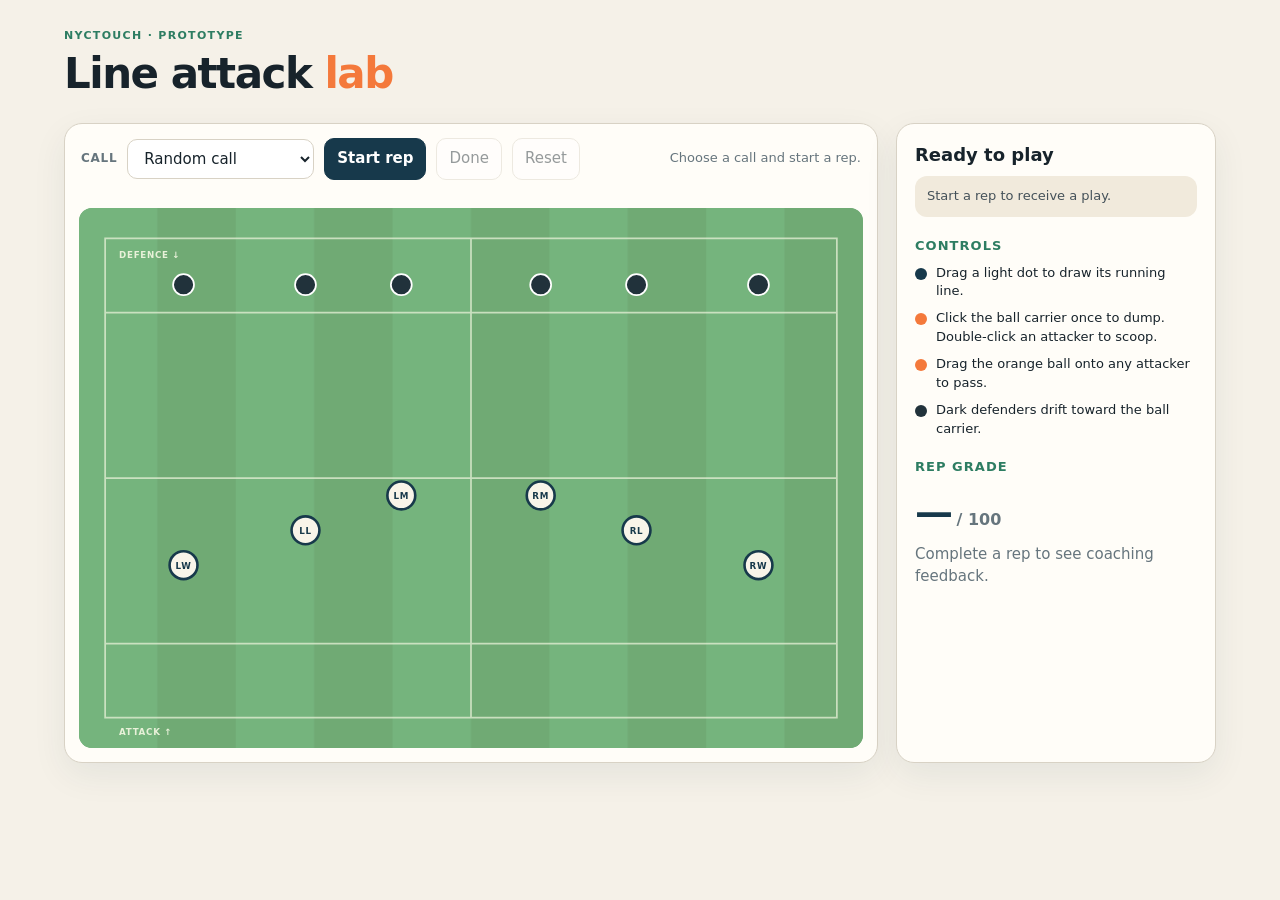
==== outputs/index.html @ d5e46114 "Add NycTouch prototype" ====
<!doctype html>
<html lang="en">
<head>
<meta charset="utf-8"><meta name="viewport" content="width=device-width,initial-scale=1"><title>NycTouch · Line Attack Lab</title>
<style>
:root{--ink:#17232b;--muted:#66757d;--cream:#f5f1e8;--card:#fffdf8;--line:#d8d2c5;--orange:#f4793b;--green:#2d7d62;--navy:#17394b;--shadow:0 12px 35px #15364912}*{box-sizing:border-box}body{margin:0;background:var(--cream);color:var(--ink);font:15px/1.45 ui-sans-serif,system-ui,-apple-system,"Segoe UI",sans-serif}header{max-width:1200px;margin:auto;padding:28px 24px 18px;display:flex;justify-content:space-between;align-items:end;gap:16px}h1{margin:0;font-size:clamp(26px,4vw,42px);letter-spacing:-1.5px}h1 span{color:var(--orange)}.eyebrow{color:var(--green);font-weight:800;letter-spacing:.12em;text-transform:uppercase;font-size:11px}.sub{color:var(--muted);margin:4px 0 0}.callout{background:#f1eadc;border-radius:12px;padding:11px 12px;color:#445159;font-size:13px}main{max-width:1200px;margin:auto;padding:0 24px 36px;display:grid;grid-template-columns:minmax(0,1fr) 320px;gap:18px}.card{background:var(--card);border:1px solid var(--line);border-radius:18px;box-shadow:var(--shadow)}.toolbar{padding:14px 16px;display:flex;flex-wrap:wrap;gap:10px;align-items:center}.toolbar label{font-size:12px;font-weight:800;color:var(--muted);text-transform:uppercase;letter-spacing:.06em}.toolbar select,.toolbar button{font:inherit;border:1px solid var(--line);border-radius:10px;padding:9px 12px;background:#fff;color:var(--ink);cursor:pointer}.toolbar button.primary{background:var(--navy);color:#fff;border-color:var(--navy);font-weight:800}.toolbar button:disabled{opacity:.45;cursor:not-allowed}.status{margin-left:auto;color:var(--muted);font-size:13px}.field-wrap{padding:14px}.field{width:100%;display:block;background:#71ad78;border-radius:13px;touch-action:none;user-select:none}.stripe{fill:#75b47d}.mark{fill:none;stroke:#e7f1d7;stroke-width:2;opacity:.75}.field text{font-size:10px;fill:#e8f1d9;font-weight:700;letter-spacing:.08em}.defender{fill:#21323b;stroke:#fff;stroke-width:2}.attacker{fill:#f8f4e9;stroke:#17394b;stroke-width:3;cursor:grab}.attacker:active{cursor:grabbing}.attacker.ball-carrier{stroke:var(--orange);stroke-width:5}.label{font-size:10px!important;fill:#17394b!important;pointer-events:none}.trail{fill:none;stroke:#f9ed9d;stroke-width:2.5;stroke-dasharray:5 5;opacity:.85}.ball{fill:var(--orange);stroke:#fff5df;stroke-width:2;cursor:grab}.ball.dragging{stroke:#fff;stroke-width:4}.panel{padding:18px}.panel h2{font-size:18px;margin:0 0 8px}.panel h3{font-size:13px;text-transform:uppercase;letter-spacing:.08em;margin:20px 0 8px;color:var(--green)}.keys{display:grid;gap:8px}.key{display:flex;gap:9px;align-items:flex-start;font-size:13px}.dot{width:12px;height:12px;border-radius:50%;background:var(--navy);margin-top:4px;flex:none}.dot.orange{background:var(--orange)}.dot.dark{background:#21323b}.checklist{display:grid;gap:8px}.check{border:1px solid var(--line);border-radius:11px;padding:10px 11px;background:#fff}.check strong{display:block;font-size:13px}.check small{display:block;color:var(--muted);margin-top:2px}.check.pass{border-color:#9bcab7;background:#f0faf4}.check.fail{border-color:#e4a49b;background:#fff4f1}.badge{float:right;border-radius:20px;padding:2px 7px;font-size:11px;font-weight:800}.pass .badge{background:#cbeada;color:#216b50}.fail .badge{background:#f4d0ca;color:#a63d2f}.score{font-size:38px;font-weight:900;letter-spacing:-2px;color:var(--navy)}.score span{font-size:16px;color:var(--muted);letter-spacing:0}.audit{margin-top:16px;border-top:1px solid var(--line);padding-top:14px}.audit summary{cursor:pointer;color:var(--green);font-weight:800}.audit p{font-size:12px;color:var(--muted)}@media(max-width:850px){header{align-items:flex-start;flex-direction:column}main{grid-template-columns:1fr;padding:0 12px 28px}.status{margin-left:0;width:100%}.panel{padding:15px}}
</style></head>
<body><header><div><div class="eyebrow">NycTouch · prototype</div><h1>Line attack <span>lab</span></h1></div></header>
<main><section class="card"><div class="toolbar"><label for="play">Call</label><select id="play"></select><button id="start" class="primary">Start rep</button><button id="done" disabled>Done</button><button id="reset" disabled>Reset</button><div id="status" class="status">Choose a call and start a rep.</div></div><div class="field-wrap"><svg id="field" class="field" viewBox="0 0 900 620" aria-label="Touch rugby practice field"><defs><pattern id="grass" width="180" height="620" patternUnits="userSpaceOnUse"><rect width="90" height="620" class="stripe"/><rect x="90" width="90" height="620" fill="#70aa74"/></pattern></defs><rect width="900" height="620" rx="13" fill="url(#grass)"/><path class="mark" d="M30 35h840v550H30zM30 310h840M450 35v550M30 120h840M30 500h840"/><text x="46" y="57">DEFENCE ↓</text><text x="46" y="605">ATTACK ↑</text><g id="trails"></g><g id="defenders"></g><g id="attackers"></g><g id="ball-layer"></g></svg></div></section>
<aside class="card panel"><h2 id="play-title">Ready to play</h2><div id="objective" class="callout">Start a rep to receive a play.</div><h3>Controls</h3><div class="keys"><div class="key"><i class="dot"></i><span>Drag a light dot to draw its running line.</span></div><div class="key"><i class="dot orange"></i><span>Click the ball carrier once to dump. Double-click an attacker to scoop.</span></div><div class="key"><i class="dot orange"></i><span>Drag the orange ball onto any attacker to pass.</span></div><div class="key"><i class="dot dark"></i><span>Dark defenders drift toward the ball carrier.</span></div></div><h3>Rep grade</h3><div id="grade"><div class="score">—<span> / 100</span></div><p class="sub">Complete a rep to see coaching feedback.</p></div></aside></main>
<script>
const NS='http://www.w3.org/2000/svg',svg=document.querySelector('#field'),A=document.querySelector('#attackers'),D=document.querySelector('#defenders'),BL=document.querySelector('#ball-layer');
const roles=[['LW','Left wing'],['LL','Left link'],['LM','Left middle'],['RM','Right middle'],['RL','Right link'],['RW','Right wing']];
const plays={
 splitter:{name:'Splitter',eligible:['LM','RM','LL','RL'],variants:['Standard'],context:'This play is especially useful when we’ve been attacking with the splitter a lot and so their players aggressively shut.',keys:'The opposite middle dumps. The chosen receiver attacks the line and hits the gap.',build:(v,mode)=>({receiver:v,mode,initialCarrier:v==='LM'?'RM':'LM',dumpPlayer:v==='LM'?'RM':'LM',dummyHalf:null,popTo:null,primaryRunner:v,lineType:'split',shoulder:'outside'})},
 rooster:{name:'Rooster · 32 peel',eligible:['LM','RM'],variants:['Standard'],keys:'The middle dumps. The link acts as temporary half, pops to the chosen middle, then loops/wraps around the middle attacking the gap.',build:(v,mode)=>{const half=v==='LM'?'RL':'LL';return{receiver:v,mode,initialCarrier:v==='LM'?'RM':'LM',dumpPlayer:v==='LM'?'RM':'LM',dummyHalf:half,popTo:v,wrapRunner:half,primaryRunner:v,lineType:'peel'}}},
 sweeper:{name:'Sweeper · 33 wrap',eligible:['LL','RL'],keys:'The opposite middle takes the touch, the near middle scoops, and the chosen link wraps into the gap.',build:v=>v==='LL'?{receiver:'LL',initialCarrier:'RM',dumpPlayer:'RM',dummyHalf:'LM',popTo:'LL',primaryRunner:'LL',lineType:'wrap',wrapAround:['LM','RM'],touchDefender:'RM',shoulder:'inside'}:{receiver:'RL',initialCarrier:'LM',dumpPlayer:'LM',dummyHalf:'RM',popTo:'RL',primaryRunner:'RL',lineType:'wrap',wrapAround:['LM','RM'],touchDefender:'LM',shoulder:'inside'}},
 hotdog:{name:'Hot Dog · 32 wrap',eligible:['LM','RM'],keys:'Middle passes to link; link dumps; the middle scoops and pops to the chosen middle on the wrap.',build:v=>v==='RM'?{receiver:'RM',initialCarrier:'LM',preDumpPass:{from:'LM',to:'LL'},dumpPlayer:'LL',dummyHalf:'LM',popTo:'RM',primaryRunner:'RM',lineType:'wrap',wrapOutside:'LL'}:{receiver:'LM',initialCarrier:'RM',preDumpPass:{from:'RM',to:'RL'},dumpPlayer:'RL',dummyHalf:'RM',popTo:'LM',primaryRunner:'LM',lineType:'wrap',wrapOutside:'RL'}},
 ml:{name:'ML · 33 peel',eligible:['LL','RL'],keys:'Middle dumps inside shoulder; the chosen link attacks the short side.',build:v=>({receiver:v,initialCarrier:v==='LL'?'RM':'LM',dumpPlayer:v==='LL'?'RM':'LM',dummyHalf:null,popTo:null,primaryRunner:v,lineType:'peel',shoulder:'inside'})}
};
let s={};
const make=(tag,attrs,parent)=>{const e=document.createElementNS(NS,tag);Object.entries(attrs).forEach(([k,v])=>e.setAttribute(k,v));parent.appendChild(e);return e};
const randomOption=document.createElement('option');randomOption.value='random';randomOption.textContent='Random call';randomOption.selected=true;document.querySelector('#play').appendChild(randomOption);Object.entries(plays).forEach(([id,p])=>{const o=document.createElement('option');o.value=id;o.textContent=p.name;document.querySelector('#play').appendChild(o)});
function base(){return{LW:[120,410],LL:[260,370],LM:[370,330],RM:[530,330],RL:[640,370],RW:[780,410]}}
function roleName(x){return roles.find(r=>r[0]===x)?.[1]||x}
function positions(){const out={};A.querySelectorAll('.attacker').forEach(c=>out[c.dataset.role]=[+c.getAttribute('cx'),+c.getAttribute('cy')]);return out}
function snapshotPlayers(){const p=positions();return Object.fromEntries(Object.entries(p).map(([k,v])=>[k,{x:v[0],y:v[1]}]))}
function snapshotDefenders(){const out={};D.querySelectorAll('.defender').forEach(c=>out[c.dataset.role]={x:+c.getAttribute('cx'),y:+c.getAttribute('cy'),laneX:+c.dataset.laneX});return out}
function elapsed(){return performance.now()-(s.startedAt||performance.now())}
function record(type,data={}){s.events.push({id:s.events.length+1,type,time:elapsed(),phase:s.phase,...data})}
function draw(pp=base()){const dp=s.defenderPos||{};if(s.defenderPos)D.querySelectorAll('.defender').forEach(d=>{dp[d.dataset.role]=[+d.getAttribute('cx'),+d.getAttribute('cy')]});s.defenderPos=dp;A.innerHTML='';D.innerHTML='';BL.innerHTML='';Object.entries(pp).forEach(([k,[x,y]])=>{const dx=dp[k]?.[0]??x,dy=dp[k]?.[1]??88;make('circle',{class:'defender',cx:dx,cy:dy,r:12,'data-role':k,'data-lane-x':x},D);make('circle',{class:'attacker '+(k===s.ball?.carrier?'ball-carrier':''),cx:x,cy:y,r:16,'data-role':k},A);const t=make('text',{class:'label',x,y:y+4,'text-anchor':'middle'},A);t.textContent=k});if(s.ball?.status==='carried'){const p=pp[s.ball.carrier];if(p)ball(p[0]+18,p[1]-18)}else if(s.ball?.status==='dumped'||s.ball?.status==='dragging')ball(s.ball.x,s.ball.y,s.ball.status==='dragging'?'ball dragging':'ball')}
function ball(x,y,cl='ball'){BL.innerHTML='';const g=make('g',{class:cl,transform:'translate('+x+' '+y+')','data-ball':'true','pointer-events':'all'},BL);make('circle',{cx:0,cy:0,r:22,fill:'transparent','pointer-events':'all'},g);make('ellipse',{class:'ball-body',cx:0,cy:0,rx:8,ry:12,fill:'#f4793b',stroke:'#fff5df','stroke-width':2,transform:'rotate(35)','pointer-events':'none'},g);make('path',{d:'M-5 -8 Q0 0 5 8',fill:'none',stroke:'#fff5df','stroke-width':1.5,'pointer-events':'none'},g)}
function pt(e){const r=svg.getBoundingClientRect();return{x:(e.clientX-r.left)*900/r.width,y:(e.clientY-r.top)*620/r.height}}
function role(e){return e.target?.dataset?.role}
function pathFor(r){return s.paths[r]||(s.paths[r]=[])}
function start(forcedReceiver){const requested=document.querySelector('#play').value,id=requested==='random'?Object.keys(plays)[Math.floor(Math.random()*Object.keys(plays).length)]:requested,p=plays[id],receiver=typeof forcedReceiver==='string'?forcedReceiver:p.eligible[Math.floor(Math.random()*p.eligible.length)],mode=(id==='splitter'||id==='rooster')?p.variants[Math.floor(Math.random()*p.variants.length)]:'Standard',expected=p.build(receiver,mode),carrierStart=base()[expected.initialCarrier];s={running:true,graded:false,play:id,receiver,expected,phase:1,players:base(),defenderPos:null,ball:{status:'carried',carrier:expected.initialCarrier,x:carrierStart[0]+18,y:carrierStart[1]-18},possession:{carrier:expected.initialCarrier,lastCarrier:null,dummyHalf:null,dumped:false},events:[],paths:{},defenderPaths:{},drag:null,pointer:null,pendingClickRole:null,startedAt:performance.now()};record('rep_start',{playId:id,variant:receiver,expected});draw(s.players);document.querySelector('#objective').style.display='none';document.querySelector('#play-title').textContent=p.name+' for '+roleName(receiver)+((id==='splitter'||id==='rooster')&&mode!=='Standard'?' · '+mode:'');document.querySelector('#objective').textContent=p.keys+(p.context?' Context: '+p.context:'')+' Move the prescribed roles, then click Done.';document.querySelector('#status').textContent='Rep live · ball starts with '+roleName(expected.initialCarrier);document.querySelector('#done').disabled=false;document.querySelector('#reset').disabled=false}
function movePlayer(r,to){const from={x:s.players[r][0],y:s.players[r][1]};s.players[r]=[to.x,to.y];pathFor(r).push({x:to.x,y:to.y,time:elapsed()});record('player_move',{player:r,from,to:{x:to.x,y:to.y},carrier:s.ball.carrier,ballStatus:s.ball.status});if(s.ball.status==='carried'&&s.ball.carrier===r){s.ball.x=to.x+18;s.ball.y=to.y-18}draw(s.players)}
function detectShoulder(r){const p=s.players[r],live=snapshotDefenders()[r],d=live?[live.x,live.y]:[p[0],88],actual=p[0]<d[0]?'left':'right',inside=d[0]<450?'right':'left';return actual===inside?'inside':'outside'}
function dump(r){if(s.ball.status!=='carried'||s.ball.carrier!==r)return;const p=s.players[r];s.ball={status:'dumped',carrier:null,x:p[0],y:p[1]};s.possession={carrier:null,lastCarrier:r,dummyHalf:null,dumped:true};s.phase+=1;record('dump',{player:r,position:{x:p[0],y:p[1]},defenderSnapshot:snapshotDefenders(),shoulder:detectShoulder(r)});document.querySelector('#status').textContent='Dumped · double-click an attacker to scoop';draw(s.players)}
function scoop(r){if(s.ball.status!=='dumped')return;const p=s.players[r];s.ball={status:'carried',carrier:r,x:p[0]+18,y:p[1]-18};s.possession={carrier:r,lastCarrier:s.possession.lastCarrier,dummyHalf:r,dumped:false};s.phase+=1;record('scoop',{player:r,position:{x:p[0],y:p[1]}});document.querySelector('#status').textContent='Scoop complete · '+roleName(r)+' is temporary half';draw(s.players)}
function pass(to){if((s.ball.status!=='carried'&&s.ball.status!=='dragging')||!s.ball.carrier)return;const from=s.ball.carrier,start={x:s.ball.x,y:s.ball.y},p=s.players[to];record('pass',{from,to,start,end:{x:p[0],y:p[1]}});s.ball={status:'carried',carrier:to,x:p[0]+18,y:p[1]-18};s.possession.lastCarrier=from;s.possession.carrier=to;document.querySelector('#status').textContent='Pass complete to '+roleName(to);draw(s.players)}
svg.addEventListener('pointerdown',e=>{if(!s.running)return;const p=pt(e),r=role(e),isBall=!!e.target.closest?.('[data-ball]');s.pointer={x:p.x,y:p.y,role:r,moved:false,isBall};s.pendingClickRole=isBall?null:r;if(isBall){s.drag={type:'ball'};s.ball.status='dragging';s.ball.x=p.x;s.ball.y=p.y;svg.setPointerCapture(e.pointerId);ball(p.x,p.y,'ball dragging');return}if(r){s.drag={type:'player',r};svg.setPointerCapture(e.pointerId);pathFor(r).push({x:p.x,y:p.y,time:elapsed()});record('player_move',{player:r,from:{x:s.players[r][0],y:s.players[r][1]},to:{x:p.x,y:p.y},carrier:s.ball.carrier,ballStatus:s.ball.status})}});
svg.addEventListener('pointermove',e=>{if(!s.drag||!s.running)return;const p=pt(e);if(s.pointer&&distance([p.x,p.y],[s.pointer.x,s.pointer.y])>6)s.pointer.moved=true;if(s.drag.type==='ball'){s.ball.x=p.x;s.ball.y=p.y;ball(p.x,p.y,'ball dragging');return}movePlayer(s.drag.r,p)});
svg.addEventListener('pointerup', e => {
  if (!s.running || !s.drag) return;
  const drag = s.drag;
  const p = pt(e);
  if (drag.type === 'ball') {
    const target = roles.map(([r]) => r).find(r => distance([s.players[r][0], s.players[r][1]], [p.x, p.y]) <= 24);
    if (target) {
      pass(target);
    } else {
      s.ball.status = s.possession.dumped ? 'dumped' : 'carried';
      if (s.ball.status === 'carried' && s.ball.carrier) {
        const cp = s.players[s.ball.carrier];
        s.ball.x = cp[0] + 18;
        s.ball.y = cp[1] - 18;
      }
      draw(s.players);
    }
  } else if (drag.type === 'player' && distance([drag.startX, drag.startY], [p.x, p.y]) < 8) {
    const r = drag.r;
    const now = performance.now();
    const previous = s.tap;
    if (previous && previous.role === r && now - previous.time < 360) {
      clearTimeout(previous.timer);
      s.tap = null;
      if (s.ball.status === 'dumped') scoop(r);
    } else {
      s.tap = { role: r, time: now, timer: setTimeout(() => {
        if (s.running && s.ball.status === 'carried' && s.ball.carrier === r) dump(r);
        s.tap = null;
      }, 280) };
    }
  }
  s.drag = null;
  e.stopImmediatePropagation();
}, true);
svg.addEventListener('click',e=>{if(!s.running||s.pointer?.moved)return;const r=s.pendingClickRole;if(r&&s.ball.status==='carried'&&s.ball.carrier===r)dump(r);if(s.ball.status!=='dumped')s.pendingClickRole=null});
svg.addEventListener('dblclick',e=>{if(!s.running||s.pointer?.moved)return;const r=s.pendingClickRole;if(r&&s.ball.status==='dumped')scoop(r);s.pendingClickRole=null});
function distance(a,b){return Math.hypot(a[0]-b[0],a[1]-b[1])}function pathDistance(path){return path.reduce((n,p,i)=>i?n+Math.hypot(p.x-path[i-1].x,p.y-path[i-1].y):0)}
function lineScore(r){const raw=s.paths[r]||[],path=raw.filter(p=>Number.isFinite(p.x)&&Number.isFinite(p.y)),start=path[0],end=path[path.length-1],type=s.expected.lineType||'straight';if(path.length<2)return{pass:false,angled:false,travel:0,detail:'No valid running line was recorded.'};const travel=pathDistance(path),forward=start.y-end.y,lateral=Math.max(...path.map(p=>Math.abs(p.x-start.x))),turnIndex=path.findIndex((p,i)=>i>0&&Math.abs(p.x-start.x)>22&&p.y<start.y-12),turnAfter=turnIndex>=0&&path.slice(turnIndex).some(p=>p.y<path[turnIndex].y-18),advanced=forward>24&&travel>28,shape=type==='wrap'?lateral>28&&turnAfter:type==='split'?lateral>24&&advanced:type==='peel'?lateral>18&&advanced:advanced;const pass=advanced&&shape;const detail=pass?'The '+type+' line matched the expected lateral-to-upfield movement.':type==='wrap'?'Run laterally around the play, then turn upfield into the gap.':type==='split'?'Attack forward while splitting laterally into the gap.':'Run onto the ball, change angle, and continue upfield.';return{pass,advanced,angled:shape,travel,detail}}
function firstEvent(type,fn=()=>true){return s.events.find(e=>e.type===type&&fn(e))}
function sequenceCheck(){const x=s.expected,dump=firstEvent('dump',v=>v.player===x.dumpPlayer),scoop=x.dummyHalf?firstEvent('scoop',v=>v.player===x.dummyHalf&&(!dump||v.time>dump.time)):null,pop=x.dummyHalf&&x.popTo?firstEvent('pass',v=>v.from===x.dummyHalf&&v.to===x.popTo&&(!scoop||v.time>scoop.time)):null,pre=x.preDumpPass?firstEvent('pass',v=>v.from===x.preDumpPass.from&&v.to===x.preDumpPass.to&&(!dump||v.time<dump.time)):null;const parts=[];if(x.preDumpPass&&!pre)parts.push('missing '+roleName(x.preDumpPass.from)+' → '+roleName(x.preDumpPass.to)+' pass');if(!dump)parts.push('expected '+roleName(x.dumpPlayer)+' to dump');if(x.dummyHalf&&!scoop)parts.push('expected '+roleName(x.dummyHalf)+' to scoop');if(x.dummyHalf&&x.popTo&&!pop)parts.push('expected pop to '+roleName(x.popTo));return{pass:parts.length===0,detail:parts.length?'Coach sequence: '+parts.join('; ')+'.':'The dump, scoop, and pop sequence matched the call.',events:{dump,scoop,pop,pre}}}
function grade(){const x=s.expected,seq=sequenceCheck(),line=lineScore(x.primaryRunner),runnerPath=s.paths[x.primaryRunner]||[],dump=seq.events.dump,defenderMoved=!!(dump&&Object.values(s.defenderPaths).some(path=>path.some(v=>v.time<=dump.time&&v.distance>3))),shoulder=!!(dump&&(!x.shoulder||dump.shoulder===x.shoulder));const checks=[{name:'Play sequence',weight:45,pass:seq.pass,detail:seq.detail},{name:'Primary runner and movement',weight:30,pass:line.pass,detail:line.detail+(runnerPath.length?' Distance: '+Math.round(line.travel)+' units.':'')},{name:'Intended line shape',weight:15,pass:line.pass&&line.angled,detail:line.pass&&line.angled?'The line changed direction as the runner attacked the intended space.':'Run the intended runner with a clear change of angle.'},{name:'Dump shoulder',weight:5,pass:shoulder,detail:dump?(shoulder?'The dump was made on the expected shoulder.':'The dump was made on the '+dump.shoulder+' shoulder relation; expected '+x.shoulder+'.'):'No valid dump was recorded.'},{name:'Defender engagement',weight:5,pass:defenderMoved,detail:defenderMoved?'Defenders moved in response before the dump.':'No measurable defender movement occurred before the dump.'}];return{checks,score:checks.reduce((n,c)=>n+(c.pass?c.weight:0),0)}}
function done(){if(!s.running)return;const result=grade();record('rep_done',{finalPositions:snapshotPlayers(),finalPossession:{...s.possession}});document.querySelector('#objective').style.display='block';document.querySelector('#grade').innerHTML='<div class="score">'+result.score+'<span> / 100</span></div><div class="checklist">'+result.checks.map(c=>'<div class="check '+(c.pass?'pass':'fail')+'"><span class="badge">'+(c.pass?'PASS':'COACH')+' · '+c.weight+'</span><strong>'+c.name+'</strong><small>'+c.detail+'</small></div>').join('')+'</div>';document.querySelector('#status').textContent='Rep graded · '+result.score+'/100';s.running=false;s.graded=true;document.querySelector('#done').disabled=true}
function reset(){if(!s.play)return;const old=s.play,receiver=s.receiver;document.querySelector('#play').value=old;start(receiver);document.querySelector('#status').textContent='Rep reset'}
setInterval(()=>{if(!s.running||!s.ball)return;const carrier=s.ball.carrier?s.players[s.ball.carrier]:[s.ball.x,s.ball.y],lag={LM:40,RM:40,LL:135,RL:135,LW:215,RW:215};const attackerOrder=roles.map(([role])=>[role,s.players[role]]).sort((a,b)=>a[1][0]-b[1][0]),defenderOrder=[...D.querySelectorAll('.defender')].sort((a,b)=>+a.getAttribute('cx')-+b.getAttribute('cx'));defenderOrder.forEach((d,i)=>{const r=d.dataset.role,targetRole=attackerOrder[i][0],dx=+d.getAttribute('cx'),dy=+d.getAttribute('cy'),lane=+d.dataset.laneX,opponent=s.players[targetRole],distanceToBall=distance([lane,dy],carrier),speed=.15+.75*Math.max(0,Math.min(1,1-distanceToBall/500)),targetY=carrier[1]<dy?Math.max(45,carrier[1]+35):Math.min(opponent[1]-lag[r],carrier[1]-Math.min(220,Math.max(80,distanceToBall*.18))),from={x:dx,y:dy};const targetX=Math.max(lane-30,Math.min(lane+30,lane+(opponent[0]-lane)*.08));d.setAttribute('cx',dx+(targetX-dx)*.009*speed);d.setAttribute('cy',dy+(targetY-dy)*.009*speed);const to={x:lane,y:+d.getAttribute('cy')};s.defenderPaths[r]??=[];s.defenderPaths[r].push({...to,time:elapsed(),distance:Math.hypot(to.x-from.x,to.y-from.y)});record('defender_move',{defender:r,from,to,targetCarrier:s.ball.carrier,laneX:lane})})},90);
svg.addEventListener('pointerdown',e=>{if(!s.running)return;const p=pt(e),r=role(e);if(e.target.closest?.('[data-ball]')){s.drag={type:'ball'};s.ball.status='dragging';s.ball.x=p.x;s.ball.y=p.y;svg.setPointerCapture(e.pointerId);ball(p.x,p.y,'ball dragging');e.stopImmediatePropagation();return}if(r){s.drag={type:'player',r,startX:p.x,startY:p.y};svg.setPointerCapture(e.pointerId);pathFor(r).push({x:p.x,y:p.y,time:elapsed()});record('player_move',{player:r,from:{x:s.players[r][0],y:s.players[r][1]},to:{x:p.x,y:p.y},carrier:s.ball.carrier,ballStatus:s.ball.status});e.stopImmediatePropagation()}},true);
// Reliable pointer-state handling: redraws replace SVG nodes, so use the role captured on pointerdown.
svg.addEventListener('click',e=>e.stopImmediatePropagation(),true);
svg.addEventListener('dblclick',e=>e.stopImmediatePropagation(),true);
document.querySelector('#start').onclick=start;document.querySelector('#done').onclick=done;document.querySelector('#reset').onclick=reset;draw();
</script></body></html>
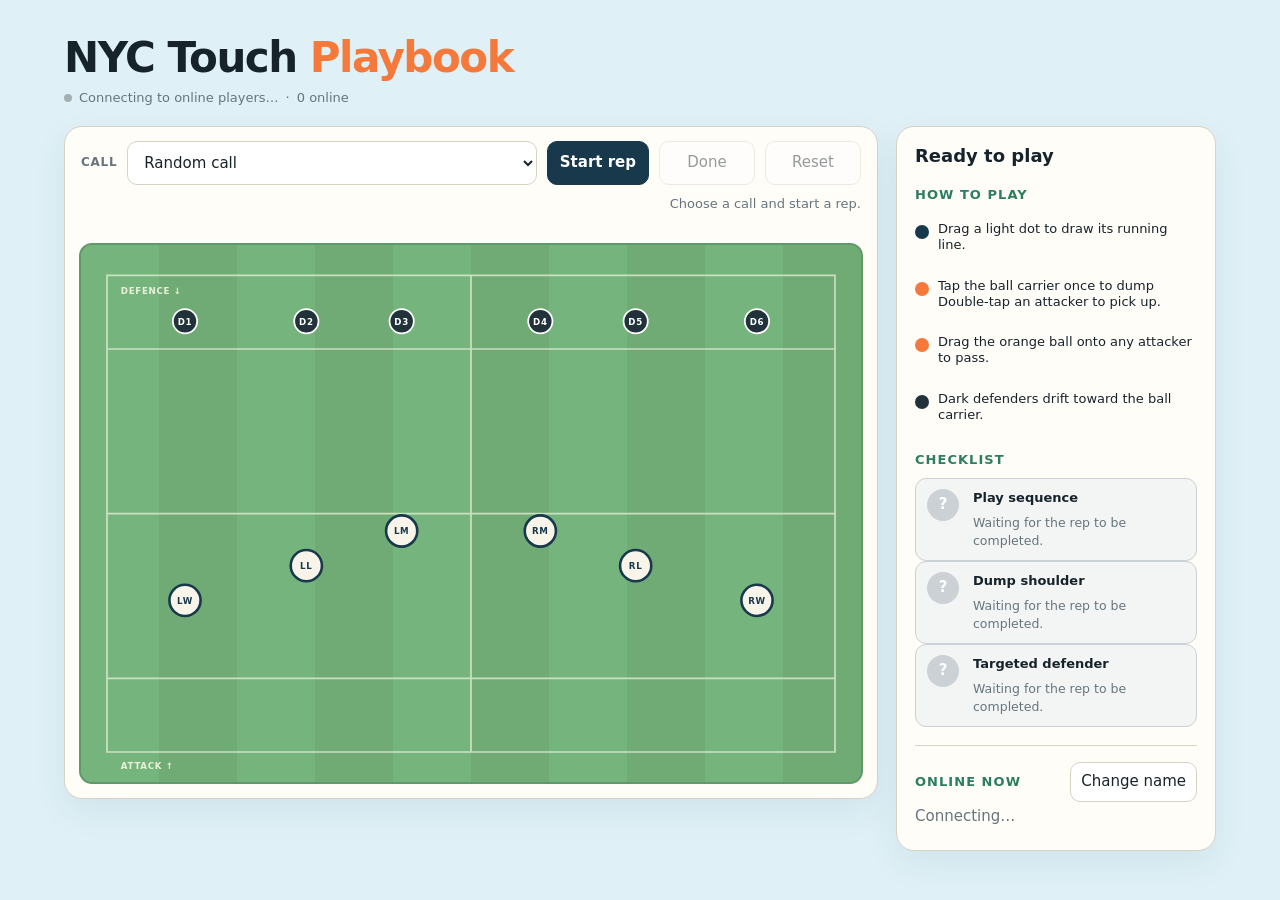
==== commit 3170827d: "Ship shared NYC Touch Playbook site" ====
--- a/outputs/index.html
+++ b/outputs/index.html
@@ -1,24 +1,31 @@
 <!doctype html>
 <html lang="en">
 <head>
-<meta charset="utf-8"><meta name="viewport" content="width=device-width,initial-scale=1"><title>NycTouch · Line Attack Lab</title>
+<meta charset="utf-8"><meta name="viewport" content="width=device-width,initial-scale=1"><title>NYC Touch Playbook</title>
 <style>
-:root{--ink:#17232b;--muted:#66757d;--cream:#f5f1e8;--card:#fffdf8;--line:#d8d2c5;--orange:#f4793b;--green:#2d7d62;--navy:#17394b;--shadow:0 12px 35px #15364912}*{box-sizing:border-box}body{margin:0;background:var(--cream);color:var(--ink);font:15px/1.45 ui-sans-serif,system-ui,-apple-system,"Segoe UI",sans-serif}header{max-width:1200px;margin:auto;padding:28px 24px 18px;display:flex;justify-content:space-between;align-items:end;gap:16px}h1{margin:0;font-size:clamp(26px,4vw,42px);letter-spacing:-1.5px}h1 span{color:var(--orange)}.eyebrow{color:var(--green);font-weight:800;letter-spacing:.12em;text-transform:uppercase;font-size:11px}.sub{color:var(--muted);margin:4px 0 0}.callout{background:#f1eadc;border-radius:12px;padding:11px 12px;color:#445159;font-size:13px}main{max-width:1200px;margin:auto;padding:0 24px 36px;display:grid;grid-template-columns:minmax(0,1fr) 320px;gap:18px}.card{background:var(--card);border:1px solid var(--line);border-radius:18px;box-shadow:var(--shadow)}.toolbar{padding:14px 16px;display:flex;flex-wrap:wrap;gap:10px;align-items:center}.toolbar label{font-size:12px;font-weight:800;color:var(--muted);text-transform:uppercase;letter-spacing:.06em}.toolbar select,.toolbar button{font:inherit;border:1px solid var(--line);border-radius:10px;padding:9px 12px;background:#fff;color:var(--ink);cursor:pointer}.toolbar button.primary{background:var(--navy);color:#fff;border-color:var(--navy);font-weight:800}.toolbar button:disabled{opacity:.45;cursor:not-allowed}.status{margin-left:auto;color:var(--muted);font-size:13px}.field-wrap{padding:14px}.field{width:100%;display:block;background:#71ad78;border-radius:13px;touch-action:none;user-select:none}.stripe{fill:#75b47d}.mark{fill:none;stroke:#e7f1d7;stroke-width:2;opacity:.75}.field text{font-size:10px;fill:#e8f1d9;font-weight:700;letter-spacing:.08em}.defender{fill:#21323b;stroke:#fff;stroke-width:2}.attacker{fill:#f8f4e9;stroke:#17394b;stroke-width:3;cursor:grab}.attacker:active{cursor:grabbing}.attacker.ball-carrier{stroke:var(--orange);stroke-width:5}.label{font-size:10px!important;fill:#17394b!important;pointer-events:none}.trail{fill:none;stroke:#f9ed9d;stroke-width:2.5;stroke-dasharray:5 5;opacity:.85}.ball{fill:var(--orange);stroke:#fff5df;stroke-width:2;cursor:grab}.ball.dragging{stroke:#fff;stroke-width:4}.panel{padding:18px}.panel h2{font-size:18px;margin:0 0 8px}.panel h3{font-size:13px;text-transform:uppercase;letter-spacing:.08em;margin:20px 0 8px;color:var(--green)}.keys{display:grid;gap:8px}.key{display:flex;gap:9px;align-items:flex-start;font-size:13px}.dot{width:12px;height:12px;border-radius:50%;background:var(--navy);margin-top:4px;flex:none}.dot.orange{background:var(--orange)}.dot.dark{background:#21323b}.checklist{display:grid;gap:8px}.check{border:1px solid var(--line);border-radius:11px;padding:10px 11px;background:#fff}.check strong{display:block;font-size:13px}.check small{display:block;color:var(--muted);margin-top:2px}.check.pass{border-color:#9bcab7;background:#f0faf4}.check.fail{border-color:#e4a49b;background:#fff4f1}.badge{float:right;border-radius:20px;padding:2px 7px;font-size:11px;font-weight:800}.pass .badge{background:#cbeada;color:#216b50}.fail .badge{background:#f4d0ca;color:#a63d2f}.score{font-size:38px;font-weight:900;letter-spacing:-2px;color:var(--navy)}.score span{font-size:16px;color:var(--muted);letter-spacing:0}.audit{margin-top:16px;border-top:1px solid var(--line);padding-top:14px}.audit summary{cursor:pointer;color:var(--green);font-weight:800}.audit p{font-size:12px;color:var(--muted)}@media(max-width:850px){header{align-items:flex-start;flex-direction:column}main{grid-template-columns:1fr;padding:0 12px 28px}.status{margin-left:0;width:100%}.panel{padding:15px}}
-</style></head>
-<body><header><div><div class="eyebrow">NycTouch · prototype</div><h1>Line attack <span>lab</span></h1></div></header>
-<main><section class="card"><div class="toolbar"><label for="play">Call</label><select id="play"></select><button id="start" class="primary">Start rep</button><button id="done" disabled>Done</button><button id="reset" disabled>Reset</button><div id="status" class="status">Choose a call and start a rep.</div></div><div class="field-wrap"><svg id="field" class="field" viewBox="0 0 900 620" aria-label="Touch rugby practice field"><defs><pattern id="grass" width="180" height="620" patternUnits="userSpaceOnUse"><rect width="90" height="620" class="stripe"/><rect x="90" width="90" height="620" fill="#70aa74"/></pattern></defs><rect width="900" height="620" rx="13" fill="url(#grass)"/><path class="mark" d="M30 35h840v550H30zM30 310h840M450 35v550M30 120h840M30 500h840"/><text x="46" y="57">DEFENCE ↓</text><text x="46" y="605">ATTACK ↑</text><g id="trails"></g><g id="defenders"></g><g id="attackers"></g><g id="ball-layer"></g></svg></div></section>
-<aside class="card panel"><h2 id="play-title">Ready to play</h2><div id="objective" class="callout">Start a rep to receive a play.</div><h3>Controls</h3><div class="keys"><div class="key"><i class="dot"></i><span>Drag a light dot to draw its running line.</span></div><div class="key"><i class="dot orange"></i><span>Click the ball carrier once to dump. Double-click an attacker to scoop.</span></div><div class="key"><i class="dot orange"></i><span>Drag the orange ball onto any attacker to pass.</span></div><div class="key"><i class="dot dark"></i><span>Dark defenders drift toward the ball carrier.</span></div></div><h3>Rep grade</h3><div id="grade"><div class="score">—<span> / 100</span></div><p class="sub">Complete a rep to see coaching feedback.</p></div></aside></main>
+:root{--ink:#17232b;--muted:#66757d;--cream:#f5f1e8;--card:#fffdf8;--line:#d8d2c5;--orange:#f4793b;--green:#2d7d62;--navy:#17394b;--shadow:0 12px 35px #15364912}*{box-sizing:border-box}body{margin:0;background:#dff1f7;color:var(--ink);font:15px/1.45 ui-sans-serif,system-ui,-apple-system,"Segoe UI",sans-serif}header{max-width:1200px;margin:auto;padding:28px 24px 18px;display:flex;justify-content:space-between;align-items:end;gap:16px}h1{margin:0;font-size:clamp(26px,4vw,42px);letter-spacing:-1.5px}h1 span{color:var(--orange)}.eyebrow{color:var(--green);font-weight:800;letter-spacing:.12em;text-transform:uppercase;font-size:11px}.sub{color:var(--muted);margin:4px 0 0}.callout{background:#f1eadc;border-radius:12px;padding:11px 12px;color:#445159;font-size:13px}main{max-width:1200px;margin:auto;padding:0 24px 36px;display:grid;grid-template-columns:minmax(0,1fr) 320px;gap:18px}.card{background:var(--card);border:1px solid var(--line);border-radius:18px;box-shadow:var(--shadow)}.toolbar{padding:14px 16px;display:flex;flex-wrap:wrap;gap:10px;align-items:center}.toolbar label{font-size:12px;font-weight:800;color:var(--muted);text-transform:uppercase;letter-spacing:.06em}.toolbar select,.toolbar button{font:inherit;border:1px solid var(--line);border-radius:10px;padding:9px 12px;background:#fff;color:var(--ink);cursor:pointer}.toolbar button.primary{background:var(--navy);color:#fff;border-color:var(--navy);font-weight:800}.toolbar button:disabled{opacity:.45;cursor:not-allowed}.status{margin-left:auto;color:var(--muted);font-size:13px}.field-wrap{padding:14px}.field{width:100%;display:block;background:#71ad78;border-radius:13px;touch-action:none;user-select:none}.stripe{fill:#75b47d}.mark{fill:none;stroke:#e7f1d7;stroke-width:2;opacity:.75}.field text{font-size:10px;fill:#e8f1d9;font-weight:700;letter-spacing:.08em}.defender{fill:#21323b;stroke:#fff;stroke-width:2}.defender-label{font-size:10px!important;fill:#fff!important;font-weight:800;pointer-events:none}.attacker{fill:#f8f4e9;stroke:#17394b;stroke-width:3;cursor:grab}.attacker:active{cursor:grabbing}.attacker.ball-carrier{stroke:var(--orange);stroke-width:5}.label{font-size:10px!important;fill:#17394b!important;pointer-events:none}.trail{fill:none;stroke:#f9ed9d;stroke-width:2.5;stroke-dasharray:5 5;opacity:.85}.ball{fill:var(--orange);stroke:#fff5df;stroke-width:2;cursor:grab}.ball.dragging{stroke:#fff;stroke-width:4}.panel{padding:18px}.panel h2{font-size:18px;margin:0 0 8px}.panel h3{font-size:13px;text-transform:uppercase;letter-spacing:.08em;margin:20px 0 8px;color:var(--green)}.keys{display:grid;gap:8px}.key{display:flex;gap:9px;align-items:flex-start;font-size:13px}.dot{width:12px;height:12px;border-radius:50%;background:var(--navy);margin-top:4px;flex:none}.dot.orange{background:var(--orange)}.dot.dark{background:#21323b}.checklist{display:grid;gap:8px}.check{border:1px solid var(--line);border-radius:11px;padding:10px 11px;background:#fff}.check.neutral{border-color:#cbd1d4;background:#f3f5f5}.check-icon{float:left;width:24px;height:24px;margin:0 10px 0 0;border-radius:50%;display:grid;place-items:center;background:#cbd1d4;color:#fff;font-weight:900}.check.pass .check-icon{background:#2d8a62}.check.fail .check-icon{background:#c94b3f}.check strong{display:block;font-size:13px}.check small{display:block;color:var(--muted);margin-top:2px}.check.pass{border-color:#9bcab7;background:#f0faf4}.check.fail{border-color:#e4a49b;background:#fff4f1}.badge{float:right;border-radius:20px;padding:2px 7px;font-size:11px;font-weight:800}.pass .badge{background:#cbeada;color:#216b50}.fail .badge{background:#f4d0ca;color:#a63d2f}.audit{margin-top:16px;border-top:1px solid var(--line);padding-top:14px}.audit summary{cursor:pointer;color:var(--green);font-weight:800}.audit p{font-size:12px;color:var(--muted)}@media(max-width:850px){header{align-items:flex-start;flex-direction:column}main{grid-template-columns:1fr;padding:0 12px 28px}.checklist-panel{grid-column:1;grid-row:2}.playbook-below{grid-column:1;grid-row:3}.status{margin-left:0;width:100%}.panel{padding:15px}}
+.toolbar select,.toolbar button{min-height:44px}.toolbar button:focus-visible,.toolbar select:focus-visible{outline:3px solid rgb(246 179 142);outline-offset:2px}.field-wrap{position:relative}.field{border:2px solid rgb(95 153 105)}.panel h2{line-height:1.2}.key{padding:8px 0}.key span{flex:1;line-height:1.25}.dot{width:14px;height:14px}.status{min-height:20px}.checklist-panel{scroll-margin-top:16px}(prefers-reduced-motion:reduce){*,*::before,*::after{scroll-behavior:auto!important;transition-duration:.01ms!important;animation-duration:.01ms!important}}.checklist{gap:14px}.check{display:grid;grid-template-columns:32px minmax(0,1fr) auto;column-gap:14px;row-gap:4px;padding:16px;min-height:88px}.check-icon{float:none;grid-row:1 / span 2;margin:0;width:32px;height:32px}.check strong{grid-column:2;align-self:center}.check small{grid-column:2 / -1}.badge{float:none;grid-column:3;grid-row:1;align-self:center;margin-left:10px}.live-indicator{display:inline-block;width:14px;height:14px;border-radius:50%;background:#d44339;box-shadow:0 0 0 4px #f6d3cf;vertical-align:middle;animation:live-pulse 1.6s ease-in-out infinite} @keyframes live-pulse{50%{box-shadow:0 0 0 7px #f6d3cf}}(prefers-reduced-motion:reduce){.live-indicator{animation:none}}.toolbar{overflow:visible}.toolbar label{flex:0 0 auto;white-space:nowrap}.toolbar select{min-width:190px;flex:1 1 220px}.toolbar button{min-width:96px}.toolbar .status{flex:1 1 100%;margin-left:0}@media(max-width:700px){.toolbar{display:grid;grid-template-columns:auto minmax(0,1fr);gap:10px}.toolbar label{grid-column:1;align-self:center}.toolbar select{grid-column:2;min-width:0;width:100%}.toolbar button{width:100%}.toolbar button.primary{grid-column:1}.toolbar button#done{grid-column:2}.toolbar button#reset{grid-column:1 / -1}.toolbar .status{grid-column:1 / -1;text-align:center}}.toolbar .status{flex:0 1 auto;margin-left:auto}.checklist{gap:10px}.check{padding:10px 11px;min-height:0}@media(max-width:700px){.toolbar .status{grid-column:1 / -1;flex:initial;margin-left:0}}
+.presence-summary{color:var(--muted);font-size:13px}.presence-panel{margin-top:18px}.presence-heading{display:flex;align-items:center;justify-content:space-between;gap:12px}.presence-heading h3{margin:0;color:var(--green)}.presence-heading button{font:inherit;border:1px solid var(--line);border-radius:10px;padding:7px 10px;background:#fff;color:var(--ink);cursor:pointer}.presence-name{margin:8px 0;color:var(--muted)}.online-list{margin:0;padding-left:20px;color:var(--ink)}.online-list li{margin:4px 0}.online-list .presence-empty{list-style:none;margin-left:-20px;color:var(--muted)}[data-state="connected"]{color:#2d8a62}[data-state="offline-mode"]{color:#b26b00}
+.checklist-panel{grid-column:2;grid-row:1 / span 2;align-self:start}.playbook-below{grid-column:1;grid-row:2;padding:18px}.playbook-below h2{font-size:18px;line-height:1.2;margin:0 0 8px}.playbook-below .callout{text-align:left;font-size:13px;line-height:1.25;padding:11px 12px}.playbook-below ol{margin:0 0 18px;padding-left:1.5em}.playbook-below li{margin:0 0 8px;padding-left:4px}.playbook-below .callout p{margin:14px 0 0}.playbook-below > .callout > strong{display:block;margin-top:4px}</style>
+<style>.presence-summary{display:flex;align-items:center;gap:7px;flex-wrap:wrap}.connection-dot{width:8px;height:8px;border-radius:50%;background:#a5afb3;flex:none}.presence-summary[data-state="connected"] .connection-dot{background:#2d8a62}.presence-summary[data-state="reconnecting"] .connection-dot{background:#d28a2f}.presence-summary[data-state="offline-mode"] .connection-dot,.presence-summary[data-state="offline"] .connection-dot{background:#b26b00}.presence-summary .connection-help{font-size:12px}.presence-panel{border-top:1px solid var(--line);padding-top:16px}.presence-heading button{min-height:40px}.presence-name{font-size:13px}.presence-status{margin:0;color:var(--muted);font-size:13px}.presence-status strong{color:var(--ink)}.presence-status.is-warning{color:#a65c19}.join-backdrop{position:fixed;inset:0;z-index:10;display:grid;place-items:center;padding:20px;background:#102a3acc}.join-backdrop[hidden]{display:none}.join-dialog{width:min(100%,440px);background:var(--card);border:1px solid var(--line);border-radius:18px;box-shadow:0 20px 60px #15364930;padding:24px}.join-dialog h2{margin:0 0 8px;font-size:24px}.join-dialog p{margin:0 0 18px;color:var(--muted)}.join-dialog label{display:block;margin-bottom:7px;font-size:13px;font-weight:800;color:var(--muted)}.join-dialog input{width:100%;min-height:48px;padding:10px 12px;border:1px solid var(--line);border-radius:10px;background:#fff;color:var(--ink);font:inherit}.join-dialog input:focus-visible{outline:3px solid #f6b38e;outline-offset:2px}.join-dialog .join-error{min-height:22px;margin:8px 0 0;color:#b23c30;font-size:13px}.join-actions{display:flex;justify-content:flex-end;gap:10px;margin-top:14px}.join-actions button{min-height:44px}.join-actions .secondary{background:#fff;color:var(--ink);border-color:var(--line)}body.modal-open{overflow:hidden}@media(max-width:520px){.join-dialog{padding:20px}.join-actions{display:grid;grid-template-columns:1fr 1fr}.join-actions button{width:100%}}</style></head>
+<body><header><div><h1>NYC Touch <span>Playbook</span></h1><div id="presence-summary" class="presence-summary" data-state="starting"><span class="connection-dot" aria-hidden="true"></span><span id="connection-state">Connecting to online players…</span><span aria-hidden="true">·</span><span id="online-count">0 online</span></div></div></header>
+<main><section class="card" aria-label="Practice field and rep controls"><div class="toolbar"><label for="play">Call</label><select id="play" aria-label="Choose a play call"></select><button id="start" class="primary" aria-label="Start a new practice rep">Start rep</button><button id="done" disabled aria-label="Finish and show checklist">Done</button><button id="reset" disabled aria-label="Reset this rep">Reset</button><div id="status" class="status" role="status" aria-live="polite">Choose a call and start a rep.</div></div><div class="field-wrap"><svg id="field" class="field" viewBox="0 0 900 620" role="img" aria-label="Touch rugby practice field. Attackers are at the bottom and defenders are at the top."><defs><pattern id="grass" width="180" height="620" patternUnits="userSpaceOnUse"><rect width="90" height="620" class="stripe"/><rect x="90" width="90" height="620" fill="#70aa74"/></pattern></defs><rect width="900" height="620" rx="13" fill="url(#grass)"/><path class="mark" d="M30 35h840v550H30zM30 310h840M450 35v550M30 120h840M30 500h840"/><text x="46" y="57">DEFENCE ↓</text><text x="46" y="605">ATTACK ↑</text><g id="trails"></g><g id="defenders"></g><g id="attackers"></g><g id="ball-layer"></g></svg></div></section>
+<section class="card playbook-below" aria-live="polite" hidden><h2>Play Notes</h2><div id="objective" class="callout"></div></section>
+<aside class="card panel checklist-panel" aria-label="Play instructions and checklist"><h2 id="play-title">Ready to play</h2><h3>How to play</h3><div class="keys"><div class="key"><i class="dot" aria-hidden="true"></i><span>Drag a light dot to draw its running line.</span></div><div class="key"><i class="dot orange"></i><span>Tap the ball carrier once to dump<br>Double-tap an attacker to pick up.</span></div><div class="key"><i class="dot orange"></i><span>Drag the orange ball onto any attacker to pass.</span></div><div class="key"><i class="dot dark"></i><span>Dark defenders drift toward the ball carrier.</span></div></div><h3>Checklist</h3><div id="checklist" aria-live="polite"><div class="check neutral"><span class="check-icon" aria-hidden="true">?</span><strong>Play sequence</strong><small>Waiting for the rep to be completed.</small></div><div class="check neutral"><span class="check-icon" aria-hidden="true">?</span><strong>Dump shoulder</strong><small>Waiting for the rep to be completed.</small></div><div class="check neutral"><span class="check-icon" aria-hidden="true">?</span><strong>Targeted defender</strong><small>Waiting for the rep to be completed.</small></div></div><div class="presence-panel"><div class="presence-heading"><h3>Online now</h3><button id="change-name-btn" type="button">Change name</button></div><ul id="online-list" class="online-list" aria-live="polite"><li class="presence-empty">Connecting…</li></ul></div></aside></main>
 <script>
 const NS='http://www.w3.org/2000/svg',svg=document.querySelector('#field'),A=document.querySelector('#attackers'),D=document.querySelector('#defenders'),BL=document.querySelector('#ball-layer');
 const roles=[['LW','Left wing'],['LL','Left link'],['LM','Left middle'],['RM','Right middle'],['RL','Right link'],['RW','Right wing']];
+const defenderByRole={LW:'D1',LL:'D2',LM:'D3',RM:'D4',RL:'D5',RW:'D6'};
 const plays={
- splitter:{name:'Splitter',eligible:['LM','RM','LL','RL'],variants:['Standard'],context:'This play is especially useful when we’ve been attacking with the splitter a lot and so their players aggressively shut.',keys:'The opposite middle dumps. The chosen receiver attacks the line and hits the gap.',build:(v,mode)=>({receiver:v,mode,initialCarrier:v==='LM'?'RM':'LM',dumpPlayer:v==='LM'?'RM':'LM',dummyHalf:null,popTo:null,primaryRunner:v,lineType:'split',shoulder:'outside'})},
- rooster:{name:'Rooster · 32 peel',eligible:['LM','RM'],variants:['Standard'],keys:'The middle dumps. The link acts as temporary half, pops to the chosen middle, then loops/wraps around the middle attacking the gap.',build:(v,mode)=>{const half=v==='LM'?'RL':'LL';return{receiver:v,mode,initialCarrier:v==='LM'?'RM':'LM',dumpPlayer:v==='LM'?'RM':'LM',dummyHalf:half,popTo:v,wrapRunner:half,primaryRunner:v,lineType:'peel'}}},
- sweeper:{name:'Sweeper · 33 wrap',eligible:['LL','RL'],keys:'The opposite middle takes the touch, the near middle scoops, and the chosen link wraps into the gap.',build:v=>v==='LL'?{receiver:'LL',initialCarrier:'RM',dumpPlayer:'RM',dummyHalf:'LM',popTo:'LL',primaryRunner:'LL',lineType:'wrap',wrapAround:['LM','RM'],touchDefender:'RM',shoulder:'inside'}:{receiver:'RL',initialCarrier:'LM',dumpPlayer:'LM',dummyHalf:'RM',popTo:'RL',primaryRunner:'RL',lineType:'wrap',wrapAround:['LM','RM'],touchDefender:'LM',shoulder:'inside'}},
- hotdog:{name:'Hot Dog · 32 wrap',eligible:['LM','RM'],keys:'Middle passes to link; link dumps; the middle scoops and pops to the chosen middle on the wrap.',build:v=>v==='RM'?{receiver:'RM',initialCarrier:'LM',preDumpPass:{from:'LM',to:'LL'},dumpPlayer:'LL',dummyHalf:'LM',popTo:'RM',primaryRunner:'RM',lineType:'wrap',wrapOutside:'LL'}:{receiver:'LM',initialCarrier:'RM',preDumpPass:{from:'RM',to:'RL'},dumpPlayer:'RL',dummyHalf:'RM',popTo:'LM',primaryRunner:'LM',lineType:'wrap',wrapOutside:'RL'}},
- ml:{name:'ML · 33 peel',eligible:['LL','RL'],keys:'Middle dumps inside shoulder; the chosen link attacks the short side.',build:v=>({receiver:v,initialCarrier:v==='LL'?'RM':'LM',dumpPlayer:v==='LL'?'RM':'LM',dummyHalf:null,popTo:null,primaryRunner:v,lineType:'peel',shoulder:'inside'})}
+ splitter:{name:'Splitter',eligible:['LL','RL'],variants:['Standard'],context:'This play is especially useful when we’ve been attacking with the splitter a lot and so their players aggressively shut.',keys:'The opposite middle dumps, the link receives the pop, runs between the middles, and attacks the short-side shoulder.',build:v=>v==='RL'?{receiver:'RL',initialCarrier:'RM',dumpPlayer:'RM',dummyHalf:'LM',popTo:'RL',primaryRunner:'RL',lineType:'split',targetDefender:'D4',shoulder:'outside'}:{receiver:'LL',initialCarrier:'LM',dumpPlayer:'LM',dummyHalf:'RM',popTo:'LL',primaryRunner:'LL',lineType:'split',targetDefender:'D3',shoulder:'outside'}},
+ rooster:{name:'Rooster',eligible:['LM','RM'],variants:['Standard'],keys:'The opposite middle dumps, the link pops to the chosen middle, then wraps inside the strike runner into the middle gap.',build:v=>v==='LM'?{receiver:'LM',initialCarrier:'RM',dumpPlayer:'RM',dummyHalf:'RL',popTo:'LM',wrapRunner:'RL',primaryRunner:'LM',lineType:'peel',targetDefender:'D4',shoulder:'outside'}:{receiver:'RM',initialCarrier:'LM',dumpPlayer:'LM',dummyHalf:'LL',popTo:'RM',wrapRunner:'LL',primaryRunner:'RM',lineType:'peel',targetDefender:'D3',shoulder:'outside'}},
+ sweeper:{name:'Sweeper',eligible:['LL','RL'],variants:['Standard'],keys:'The opposite middle takes the touch, the near middle pops to the link, and the link sweeps around both middles into the short-side gap.',build:v=>v==='LL'?{receiver:'LL',initialCarrier:'RM',dumpPlayer:'RM',dummyHalf:'LM',popTo:'LL',primaryRunner:'LL',lineType:'wrap',targetDefender:'D4',shoulder:'inside',wrapDirection:'LEFT → RIGHT',targetGap:'D4–D5'}:{receiver:'RL',initialCarrier:'LM',dumpPlayer:'LM',dummyHalf:'RM',popTo:'RL',primaryRunner:'RL',lineType:'wrap',targetDefender:'D3',shoulder:'inside',wrapDirection:'RIGHT → LEFT',targetGap:'D2–D3'}},
+ hotdog:{name:'Hot Dog',eligible:['LM','RM'],variants:['Standard'],keys:'The middle passes to the link, the link dumps, and the middle dummy half pops to the strike receiver on the wrap.',build:v=>v==='RM'?{receiver:'RM',initialCarrier:'LM',preDumpPass:{from:'LM',to:'LL'},dumpPlayer:'LL',dummyHalf:'LM',popTo:'RM',primaryRunner:'RM',lineType:'wrap',targetDefender:'D2',targetGap:'D1–D2',wrapOutside:'D2',wrapDirection:'RIGHT → LEFT'}:{receiver:'LM',initialCarrier:'RM',preDumpPass:{from:'RM',to:'RL'},dumpPlayer:'RL',dummyHalf:'RM',popTo:'LM',primaryRunner:'LM',lineType:'wrap',targetDefender:'D5',targetGap:'D5–D6',wrapOutside:'D5',wrapDirection:'LEFT → RIGHT'}},
+ ml:{name:'ML',eligible:['LL','RL'],variants:['Standard'],keys:'The opposite middle dumps on the shortside outside shoulder, splits openside, and the near middle pops to the link before wrapping shortside.',build:v=>v==='RL'?{receiver:'RL',initialCarrier:'RM',dumpPlayer:'RM',dummyHalf:'LM',popTo:'RL',wrapRunner:'LM',primaryRunner:'RL',lineType:'peel',targetDefender:'D4',shoulder:'outside',wrapDirection:'LEFT → RIGHT',targetGap:'D4–D5'}:{receiver:'LL',initialCarrier:'LM',dumpPlayer:'LM',dummyHalf:'RM',popTo:'LL',wrapRunner:'RM',primaryRunner:'LL',lineType:'peel',targetDefender:'D3',shoulder:'outside',wrapDirection:'RIGHT → LEFT',targetGap:'D2–D3'}}
 };
 let s={};
+function resetChecklist(){document.querySelector('#checklist').innerHTML='<div class="check neutral"><span class="check-icon" aria-hidden="true">?</span><strong>Play sequence</strong><small>Waiting for the rep to be completed.</small></div><div class="check neutral"><span class="check-icon" aria-hidden="true">?</span><strong>Dump shoulder</strong><small>Waiting for the rep to be completed.</small></div><div class="check neutral"><span class="check-icon" aria-hidden="true">?</span><strong>Targeted defender</strong><small>Waiting for the rep to be completed.</small></div>'}
+
 const make=(tag,attrs,parent)=>{const e=document.createElementNS(NS,tag);Object.entries(attrs).forEach(([k,v])=>e.setAttribute(k,v));parent.appendChild(e);return e};
 const randomOption=document.createElement('option');randomOption.value='random';randomOption.textContent='Random call';randomOption.selected=true;document.querySelector('#play').appendChild(randomOption);Object.entries(plays).forEach(([id,p])=>{const o=document.createElement('option');o.value=id;o.textContent=p.name;document.querySelector('#play').appendChild(o)});
 function base(){return{LW:[120,410],LL:[260,370],LM:[370,330],RM:[530,330],RL:[640,370],RW:[780,410]}}
@@ -28,18 +35,20 @@
 function snapshotDefenders(){const out={};D.querySelectorAll('.defender').forEach(c=>out[c.dataset.role]={x:+c.getAttribute('cx'),y:+c.getAttribute('cy'),laneX:+c.dataset.laneX});return out}
 function elapsed(){return performance.now()-(s.startedAt||performance.now())}
 function record(type,data={}){s.events.push({id:s.events.length+1,type,time:elapsed(),phase:s.phase,...data})}
-function draw(pp=base()){const dp=s.defenderPos||{};if(s.defenderPos)D.querySelectorAll('.defender').forEach(d=>{dp[d.dataset.role]=[+d.getAttribute('cx'),+d.getAttribute('cy')]});s.defenderPos=dp;A.innerHTML='';D.innerHTML='';BL.innerHTML='';Object.entries(pp).forEach(([k,[x,y]])=>{const dx=dp[k]?.[0]??x,dy=dp[k]?.[1]??88;make('circle',{class:'defender',cx:dx,cy:dy,r:12,'data-role':k,'data-lane-x':x},D);make('circle',{class:'attacker '+(k===s.ball?.carrier?'ball-carrier':''),cx:x,cy:y,r:16,'data-role':k},A);const t=make('text',{class:'label',x,y:y+4,'text-anchor':'middle'},A);t.textContent=k});if(s.ball?.status==='carried'){const p=pp[s.ball.carrier];if(p)ball(p[0]+18,p[1]-18)}else if(s.ball?.status==='dumped'||s.ball?.status==='dragging')ball(s.ball.x,s.ball.y,s.ball.status==='dragging'?'ball dragging':'ball')}
+function draw(pp=base()){const dp=s.defenderPos||{},lanes=s.defenderLanes||{};if(s.defenderPos)D.querySelectorAll(".defender-node").forEach(d=>{dp[d.dataset.role]=[+d.dataset.x,+d.dataset.y];lanes[d.dataset.role]=Number(d.dataset.laneX)});s.defenderPos=dp;s.defenderLanes=lanes;A.innerHTML="";D.innerHTML="";BL.innerHTML="";const defenderIds={LW:"D1",LL:"D2",LM:"D3",RM:"D4",RL:"D5",RW:"D6"};Object.entries(pp).forEach(([k,[x,y]])=>{const dx=dp[k]?.[0]??x,dy=dp[k]?.[1]??88,defenderId=defenderIds[k]||k;if(!Number.isFinite(lanes[k]))lanes[k]=x;const defenderNode=make("g",{class:"defender-node","data-role":k,"data-x":dx,"data-y":dy,"data-lane-x":lanes[k]},D);make("circle",{class:"defender",cx:dx,cy:dy,r:14,"data-role":k,"data-attacker-role":k,"data-defender-id":defenderId},defenderNode);const defenderLabel=make("text",{class:"defender-label",x:dx,y:dy+4,"text-anchor":"middle","data-defender-id":defenderId},defenderNode);defenderLabel.textContent=defenderId;make("circle",{class:"attacker "+(k===s.ball?.carrier?"ball-carrier":""),cx:x,cy:y,r:18,"data-role":k},A);const t=make("text",{class:"label",x,y:y+4,"text-anchor":"middle"},A);t.textContent=k});if(s.ball?.status==="carried"){const p=pp[s.ball.carrier];if(p)ball(p[0]+18,p[1]-18)}else if(s.ball?.status==="dumped"||s.ball?.status==="dragging")ball(s.ball.x,s.ball.y,s.ball.status==="dragging"?"ball dragging":"ball")}
 function ball(x,y,cl='ball'){BL.innerHTML='';const g=make('g',{class:cl,transform:'translate('+x+' '+y+')','data-ball':'true','pointer-events':'all'},BL);make('circle',{cx:0,cy:0,r:22,fill:'transparent','pointer-events':'all'},g);make('ellipse',{class:'ball-body',cx:0,cy:0,rx:8,ry:12,fill:'#f4793b',stroke:'#fff5df','stroke-width':2,transform:'rotate(35)','pointer-events':'none'},g);make('path',{d:'M-5 -8 Q0 0 5 8',fill:'none',stroke:'#fff5df','stroke-width':1.5,'pointer-events':'none'},g)}
 function pt(e){const r=svg.getBoundingClientRect();return{x:(e.clientX-r.left)*900/r.width,y:(e.clientY-r.top)*620/r.height}}
 function role(e){return e.target?.dataset?.role}
 function pathFor(r){return s.paths[r]||(s.paths[r]=[])}
-function start(forcedReceiver){const requested=document.querySelector('#play').value,id=requested==='random'?Object.keys(plays)[Math.floor(Math.random()*Object.keys(plays).length)]:requested,p=plays[id],receiver=typeof forcedReceiver==='string'?forcedReceiver:p.eligible[Math.floor(Math.random()*p.eligible.length)],mode=(id==='splitter'||id==='rooster')?p.variants[Math.floor(Math.random()*p.variants.length)]:'Standard',expected=p.build(receiver,mode),carrierStart=base()[expected.initialCarrier];s={running:true,graded:false,play:id,receiver,expected,phase:1,players:base(),defenderPos:null,ball:{status:'carried',carrier:expected.initialCarrier,x:carrierStart[0]+18,y:carrierStart[1]-18},possession:{carrier:expected.initialCarrier,lastCarrier:null,dummyHalf:null,dumped:false},events:[],paths:{},defenderPaths:{},drag:null,pointer:null,pendingClickRole:null,startedAt:performance.now()};record('rep_start',{playId:id,variant:receiver,expected});draw(s.players);document.querySelector('#objective').style.display='none';document.querySelector('#play-title').textContent=p.name+' for '+roleName(receiver)+((id==='splitter'||id==='rooster')&&mode!=='Standard'?' · '+mode:'');document.querySelector('#objective').textContent=p.keys+(p.context?' Context: '+p.context:'')+' Move the prescribed roles, then click Done.';document.querySelector('#status').textContent='Rep live · ball starts with '+roleName(expected.initialCarrier);document.querySelector('#done').disabled=false;document.querySelector('#reset').disabled=false}
+function playInstructions(x){const n=roleName,ol=items=>'<ol>'+items.map(i=>'<li>'+i+'</li>').join('')+'</ol>';if(x.playId==='sweeper'){const ll=x.receiver==='LL';return ol(ll?[n('RM')+' carries toward D4’s INSIDE/LEFT shoulder.',n('RM')+' dumps on D4’s INSIDE/LEFT shoulder (OPENSIDE).',n('LM')+' follows tightly into dummy half.',n('LL')+' begins its sweep from the LEFT side toward the RIGHT.',n('LL')+' wraps around/behind the middle combination.',n('LM')+' picks up from dummy half.',n('LM')+' pops to LL.',n('LL')+' receives the ball as it completes the sweep.',n('LL')+' attacks D4 on the SHORTSIDE, targeting D4’s OUTSIDE/RIGHT side.',n('LL')+'’s strike line takes it toward the D4–D5 hole.']:[n('LM')+' carries toward D3’s INSIDE/RIGHT shoulder.',n('LM')+' dumps on D3’s INSIDE/RIGHT shoulder (OPENSIDE).',n('RM')+' follows tightly into dummy half.',n('RL')+' begins its sweep from the RIGHT side toward the LEFT.',n('RL')+' wraps around/behind the middle combination.',n('RM')+' picks up from dummy half.',n('RM')+' pops to RL.',n('RL')+' receives the ball as it completes the sweep.',n('RL')+' attacks D3 on the SHORTSIDE, targeting D3’s OUTSIDE/LEFT side.',n('RL')+'’s strike line takes it toward the D2–D3 hole.'])+'<strong>SUMMARY:</strong> '+(ll?'RM carries → D4 INSIDE/LEFT → RM dumps D4 INSIDE/LEFT (OPEN) → LM dummy half → LL sweeps LEFT → RIGHT → LM pops LL → LL hits D4 SHORTSIDE/OUTSIDE → LL attacks D4–D5.':'LM carries → D3 INSIDE/RIGHT → LM dumps D3 INSIDE/RIGHT (OPEN) → RM dummy half → RL sweeps RIGHT → LEFT → RM pops RL → RL hits D3 SHORTSIDE/OUTSIDE → RL attacks D2–D3.');}if(x.playId==='hotdog'){const rm=x.receiver==='RM';return ol(rm?[n('LM')+' starts with the ball.',n('LM')+' passes LEFT to LL.',n('LL')+' carries toward D2.',n('LL')+' takes the touch from D2 and dumps.',n('LM')+' follows tightly into dummy half.',n('LM')+' picks up and pops to RM.',n('RM')+' is the strike receiver.',n('RM')+' wraps from the opposite middle position toward the LEFT side.',n('RM')+' wraps OUTSIDE the D2 defender.',n('RM')+' straightens after clearing D2.',n('RM')+' attacks the D1–D2 hole on the OUTSIDE/LEFT side of D2.']:[n('RM')+' starts with the ball.',n('RM')+' passes RIGHT to RL.',n('RL')+' carries toward D5.',n('RL')+' takes the touch from D5 and dumps.',n('RM')+' follows tightly into dummy half.',n('RM')+' picks up and pops to LM.',n('LM')+' is the strike receiver.',n('LM')+' wraps from the opposite middle position toward the RIGHT side.',n('LM')+' wraps OUTSIDE the D5 defender.',n('LM')+' straightens after clearing D5.',n('LM')+' attacks the D5–D6 hole on the OUTSIDE/RIGHT side of D5.'])+'<strong>SUMMARY:</strong> '+(rm?'LM → pass LL → LL dump D2 → LM dummy half → pop RM → RM wraps LEFT → RM gets OUTSIDE D2 → RM attacks D1–D2.':'RM → pass RL → RL dump D5 → RM dummy half → pop LM → LM wraps RIGHT → LM gets OUTSIDE D5 → LM attacks D5–D6.');}if(x.playId==='ml'){const rl=x.receiver==='RL';return ol(rl?[n('RM')+' carries toward D4 and works to D4’s OUTSIDE/RIGHT shoulder (shortside).',n('RM')+' dumps on D4’s OUTSIDE/RIGHT shoulder (shortside).',n('RM')+' splits LEFT (openside).',n('LM')+' follows into dummy half.',n('LM')+' picks up and pops to RL.',n('RL')+' is the strike receiver.',n('RL')+' attacks D4 on the SHORTSIDE, targeting D4’s OUTSIDE/RIGHT side.',n('LM')+' wraps toward the shortside.',n('LM')+'’s wrap attacks the D4–D5 hole.']:[n('LM')+' carries toward D3 and works to D3’s OUTSIDE/LEFT shoulder (shortside).',n('LM')+' dumps on D3’s OUTSIDE/LEFT shoulder (shortside).',n('LM')+' splits RIGHT (openside).',n('RM')+' follows into dummy half.',n('RM')+' picks up and pops to LL.',n('LL')+' is the strike receiver.',n('LL')+' attacks D3 on the SHORTSIDE, targeting D3’s OUTSIDE/LEFT side.',n('RM')+' wraps toward the shortside.',n('RM')+'’s wrap attacks the D2–D3 hole.'])+'<strong>SUMMARY:</strong> '+(rl?'RM → dump D4 OUTSIDE/RIGHT → RM split LEFT/OPEN → LM dummy half → pop RL → RL hits D4 SHORTSIDE/OUTSIDE → LM wraps into D4–D5.':'LM → dump D3 OUTSIDE/LEFT → LM split RIGHT/OPEN → RM dummy half → pop LL → LL hits D3 SHORTSIDE/OUTSIDE → RM wraps into D2–D3.');}if(x.playId==='splitter'){const rl=x.receiver==='RL';return ol(rl?[n('RM')+' carries toward D4 and works to D4’s OUTSIDE/RIGHT shoulder (shortside).',n('RM')+' dumps on D4’s OUTSIDE/RIGHT shoulder (shortside).',n('RM')+' splits RIGHT (shortside).',n('LM')+' follows into dummy half.',n('LM')+' picks up and pops to RL.',n('RL')+' is the strike receiver.',n('RL')+' runs through the line BETWEEN LM and RM.',n('RL')+' attacks D4 on the SHORTSIDE, targeting D4’s OUTSIDE/RIGHT side.']:[n('LM')+' carries toward D3 and works to D3’s OUTSIDE/LEFT shoulder (shortside).',n('LM')+' dumps on D3’s OUTSIDE/LEFT shoulder (shortside).',n('LM')+' splits LEFT (shortside).',n('RM')+' follows into dummy half.',n('RM')+' picks up and pops to LL.',n('LL')+' is the strike receiver.',n('LL')+' runs through the line BETWEEN RM and LM.',n('LL')+' attacks D3 on the SHORTSIDE, targeting D3’s OUTSIDE/LEFT side.'])+'<strong>SUMMARY:</strong> '+(rl?'RM → dump D4 OUTSIDE/RIGHT → RM split RIGHT/SHORT → LM dummy half → LM pops RL → RL runs BETWEEN LM and RM → RL hits D4 SHORTSIDE/OUTSIDE.':'LM → dump D3 OUTSIDE/LEFT → LM split LEFT/SHORT → RM dummy half → RM pops LL → LL runs BETWEEN RM and LM → LL hits D3 SHORTSIDE/OUTSIDE.');}if(x.playId==='rooster'){const lm=x.receiver==='LM';return ol(lm?[n('RM')+' carries toward D4 and works to D4’s OUTSIDE/RIGHT shoulder (shortside).',n('RM')+' dumps on D4’s OUTSIDE/RIGHT shoulder (shortside).',n('RM')+' splits RIGHT (shortside).',n('RL')+' follows tightly into dummy half.',n('RL')+' picks up and pops to LM.',n('LM')+' is the strike receiver.',n('LM')+' comes across at pace.',n('LM')+' attacks D4.',n('RL')+' wraps around the INSIDE of LM.',n('RL')+'’s wrap attacks the D3–D4 hole, toward the D3 side.']:[n('LM')+' carries toward D3 and works to D3’s OUTSIDE/LEFT shoulder (shortside).',n('LM')+' dumps on D3’s OUTSIDE/LEFT shoulder (shortside).',n('LM')+' splits LEFT (shortside).',n('LL')+' follows tightly into dummy half.',n('LL')+' picks up and pops to RM.',n('RM')+' is the strike receiver.',n('RM')+' comes across at pace.',n('RM')+' attacks D3.',n('LL')+' wraps around the INSIDE of RM.',n('LL')+'’s wrap attacks the D3–D4 hole, toward the D4 side.'])+'<strong>SUMMARY:</strong> '+(lm?'RM → dump D4 OUTSIDE/RIGHT → RM split RIGHT/SHORT → RL dummy half → RL pops LM → LM hits D4 → RL wraps INSIDE LM → RL attacks D3–D4.':'LM → dump D3 OUTSIDE/LEFT → LM split LEFT/SHORT → LL dummy half → LL pops RM → RM hits D3 → LL wraps INSIDE RM → LL attacks D3–D4.');}return 'Follow the prescribed play sequence.'}
+function titleFor(id,p,receiver,mode){if(id==="rooster")return "Rooster for "+roleName(receiver)+" (32 peel)";if(id==="sweeper")return "Sweeper for "+roleName(receiver)+" (33 wrap)";if(id==="hotdog")return "Hot Dog for "+roleName(receiver)+" (32 wrap)";if(id==="ml")return "ML for "+roleName(receiver)+" (33 peel)";return p.name+" for "+roleName(receiver)}
+function start(forcedReceiver){resetChecklist();const requested=document.querySelector('#play').value,id=requested==='random'?Object.keys(plays)[Math.floor(Math.random()*Object.keys(plays).length)]:requested,p=plays[id],receiver=typeof forcedReceiver==='string'?forcedReceiver:p.eligible[Math.floor(Math.random()*p.eligible.length)],mode=(id==='splitter'||id==='rooster')?p.variants[Math.floor(Math.random()*p.variants.length)]:'Standard',expected=p.build(receiver,mode),carrierStart=base()[expected.initialCarrier];expected.playId=id;s={running:true,graded:false,play:id,receiver,expected,phase:1,players:base(),defenderPos:null,ball:{status:'carried',carrier:expected.initialCarrier,x:carrierStart[0]+18,y:carrierStart[1]-18},possession:{carrier:expected.initialCarrier,lastCarrier:null,dummyHalf:null,dumped:false},events:[],paths:{},defenderPaths:{},drag:null,pointer:null,pendingClickRole:null,defenseDumpY:null,defenseMarks:{},defenseRetreating:{},startedAt:performance.now()};record('rep_start',{playId:id,receiver,variant:mode,expected});draw(s.players);if(D.querySelectorAll(".defender-node").length!==6)draw(s.players);document.querySelector('.playbook-below').hidden=true;document.querySelector('#objective').style.display='block';document.querySelector('#play-title').textContent=titleFor(id,p,receiver,mode);document.querySelector('#objective').innerHTML=playInstructions(expected)+(p.context?'<p><strong>Context:</strong> '+p.context+'</p>':'');document.querySelector('#status').innerHTML='<span class="live-indicator" title="Rep live" aria-label="Rep live"></span>';document.querySelector('#done').disabled=false;document.querySelector('#reset').disabled=false}
 function movePlayer(r,to){const from={x:s.players[r][0],y:s.players[r][1]};s.players[r]=[to.x,to.y];pathFor(r).push({x:to.x,y:to.y,time:elapsed()});record('player_move',{player:r,from,to:{x:to.x,y:to.y},carrier:s.ball.carrier,ballStatus:s.ball.status});if(s.ball.status==='carried'&&s.ball.carrier===r){s.ball.x=to.x+18;s.ball.y=to.y-18}draw(s.players)}
 function detectShoulder(r){const p=s.players[r],live=snapshotDefenders()[r],d=live?[live.x,live.y]:[p[0],88],actual=p[0]<d[0]?'left':'right',inside=d[0]<450?'right':'left';return actual===inside?'inside':'outside'}
-function dump(r){if(s.ball.status!=='carried'||s.ball.carrier!==r)return;const p=s.players[r];s.ball={status:'dumped',carrier:null,x:p[0],y:p[1]};s.possession={carrier:null,lastCarrier:r,dummyHalf:null,dumped:true};s.phase+=1;record('dump',{player:r,position:{x:p[0],y:p[1]},defenderSnapshot:snapshotDefenders(),shoulder:detectShoulder(r)});document.querySelector('#status').textContent='Dumped · double-click an attacker to scoop';draw(s.players)}
-function scoop(r){if(s.ball.status!=='dumped')return;const p=s.players[r];s.ball={status:'carried',carrier:r,x:p[0]+18,y:p[1]-18};s.possession={carrier:r,lastCarrier:s.possession.lastCarrier,dummyHalf:r,dumped:false};s.phase+=1;record('scoop',{player:r,position:{x:p[0],y:p[1]}});document.querySelector('#status').textContent='Scoop complete · '+roleName(r)+' is temporary half';draw(s.players)}
-function pass(to){if((s.ball.status!=='carried'&&s.ball.status!=='dragging')||!s.ball.carrier)return;const from=s.ball.carrier,start={x:s.ball.x,y:s.ball.y},p=s.players[to];record('pass',{from,to,start,end:{x:p[0],y:p[1]}});s.ball={status:'carried',carrier:to,x:p[0]+18,y:p[1]-18};s.possession.lastCarrier=from;s.possession.carrier=to;document.querySelector('#status').textContent='Pass complete to '+roleName(to);draw(s.players)}
-svg.addEventListener('pointerdown',e=>{if(!s.running)return;const p=pt(e),r=role(e),isBall=!!e.target.closest?.('[data-ball]');s.pointer={x:p.x,y:p.y,role:r,moved:false,isBall};s.pendingClickRole=isBall?null:r;if(isBall){s.drag={type:'ball'};s.ball.status='dragging';s.ball.x=p.x;s.ball.y=p.y;svg.setPointerCapture(e.pointerId);ball(p.x,p.y,'ball dragging');return}if(r){s.drag={type:'player',r};svg.setPointerCapture(e.pointerId);pathFor(r).push({x:p.x,y:p.y,time:elapsed()});record('player_move',{player:r,from:{x:s.players[r][0],y:s.players[r][1]},to:{x:p.x,y:p.y},carrier:s.ball.carrier,ballStatus:s.ball.status})}});
+function dump(r){if(s.ball.status!=='carried'||s.ball.carrier!==r)return;const p=s.players[r];s.ball={status:'dumped',carrier:null,x:p[0],y:p[1]};s.possession={carrier:null,lastCarrier:r,dummyHalf:null,dumped:true};s.phase+=1;s.defenseDumpY=p[1];s.defenseMarks=Object.fromEntries(roles.map(([role])=>[role,DEFENDER_START_Y]));s.defenseRetreating=Object.fromEntries(roles.map(([role])=>[role,true]));record('dump',{player:r,position:{x:p[0],y:p[1]},defenderSnapshot:snapshotDefenders(),targetDefender:defenderByRole[r],shoulder:detectShoulder(r)});document.querySelector('#status').textContent='Dumped · double-click an attacker to pop';draw(s.players)}
+function pop(r){if(s.ball.status!=='dumped')return;const p=s.players[r];s.ball={status:'carried',carrier:r,x:p[0]+18,y:p[1]-18};s.possession={carrier:r,lastCarrier:s.possession.lastCarrier,dummyHalf:r,dumped:false};s.phase+=1;record('pop',{player:r,position:{x:p[0],y:p[1]}});document.querySelector('#status').textContent='Pop complete · '+roleName(r)+' is temporary half';draw(s.players)}
+function pass(to){if((s.ball.status!=='carried'&&s.ball.status!=='dragging')||!s.ball.carrier)return;const from=s.ball.carrier,start={x:s.ball.x,y:s.ball.y},p=s.players[to];record('pass',{from,to,start,end:{x:p[0],y:p[1]}});s.ball={status:'carried',carrier:to,x:p[0]+18,y:p[1]-18};s.possession.lastCarrier=from;s.possession.carrier=to;s.possession.dumped=false;document.querySelector('#status').textContent='Pass complete to '+roleName(to);draw(s.players)}
+
 svg.addEventListener('pointermove',e=>{if(!s.drag||!s.running)return;const p=pt(e);if(s.pointer&&distance([p.x,p.y],[s.pointer.x,s.pointer.y])>6)s.pointer.moved=true;if(s.drag.type==='ball'){s.ball.x=p.x;s.ball.y=p.y;ball(p.x,p.y,'ball dragging');return}movePlayer(s.drag.r,p)});
 svg.addEventListener('pointerup', e => {
   if (!s.running || !s.drag) return;
@@ -65,7 +74,7 @@
     if (previous && previous.role === r && now - previous.time < 360) {
       clearTimeout(previous.timer);
       s.tap = null;
-      if (s.ball.status === 'dumped') scoop(r);
+      if (s.ball.status === 'dumped') pop(r);
     } else {
       s.tap = { role: r, time: now, timer: setTimeout(() => {
         if (s.running && s.ball.status === 'carried' && s.ball.carrier === r) dump(r);
@@ -77,18 +86,19 @@
   e.stopImmediatePropagation();
 }, true);
 svg.addEventListener('click',e=>{if(!s.running||s.pointer?.moved)return;const r=s.pendingClickRole;if(r&&s.ball.status==='carried'&&s.ball.carrier===r)dump(r);if(s.ball.status!=='dumped')s.pendingClickRole=null});
-svg.addEventListener('dblclick',e=>{if(!s.running||s.pointer?.moved)return;const r=s.pendingClickRole;if(r&&s.ball.status==='dumped')scoop(r);s.pendingClickRole=null});
+svg.addEventListener('dblclick',e=>{if(!s.running||s.pointer?.moved)return;const r=s.pendingClickRole;if(r&&s.ball.status==='dumped')pop(r);s.pendingClickRole=null});
 function distance(a,b){return Math.hypot(a[0]-b[0],a[1]-b[1])}function pathDistance(path){return path.reduce((n,p,i)=>i?n+Math.hypot(p.x-path[i-1].x,p.y-path[i-1].y):0)}
 function lineScore(r){const raw=s.paths[r]||[],path=raw.filter(p=>Number.isFinite(p.x)&&Number.isFinite(p.y)),start=path[0],end=path[path.length-1],type=s.expected.lineType||'straight';if(path.length<2)return{pass:false,angled:false,travel:0,detail:'No valid running line was recorded.'};const travel=pathDistance(path),forward=start.y-end.y,lateral=Math.max(...path.map(p=>Math.abs(p.x-start.x))),turnIndex=path.findIndex((p,i)=>i>0&&Math.abs(p.x-start.x)>22&&p.y<start.y-12),turnAfter=turnIndex>=0&&path.slice(turnIndex).some(p=>p.y<path[turnIndex].y-18),advanced=forward>24&&travel>28,shape=type==='wrap'?lateral>28&&turnAfter:type==='split'?lateral>24&&advanced:type==='peel'?lateral>18&&advanced:advanced;const pass=advanced&&shape;const detail=pass?'The '+type+' line matched the expected lateral-to-upfield movement.':type==='wrap'?'Run laterally around the play, then turn upfield into the gap.':type==='split'?'Attack forward while splitting laterally into the gap.':'Run onto the ball, change angle, and continue upfield.';return{pass,advanced,angled:shape,travel,detail}}
 function firstEvent(type,fn=()=>true){return s.events.find(e=>e.type===type&&fn(e))}
-function sequenceCheck(){const x=s.expected,dump=firstEvent('dump',v=>v.player===x.dumpPlayer),scoop=x.dummyHalf?firstEvent('scoop',v=>v.player===x.dummyHalf&&(!dump||v.time>dump.time)):null,pop=x.dummyHalf&&x.popTo?firstEvent('pass',v=>v.from===x.dummyHalf&&v.to===x.popTo&&(!scoop||v.time>scoop.time)):null,pre=x.preDumpPass?firstEvent('pass',v=>v.from===x.preDumpPass.from&&v.to===x.preDumpPass.to&&(!dump||v.time<dump.time)):null;const parts=[];if(x.preDumpPass&&!pre)parts.push('missing '+roleName(x.preDumpPass.from)+' → '+roleName(x.preDumpPass.to)+' pass');if(!dump)parts.push('expected '+roleName(x.dumpPlayer)+' to dump');if(x.dummyHalf&&!scoop)parts.push('expected '+roleName(x.dummyHalf)+' to scoop');if(x.dummyHalf&&x.popTo&&!pop)parts.push('expected pop to '+roleName(x.popTo));return{pass:parts.length===0,detail:parts.length?'Coach sequence: '+parts.join('; ')+'.':'The dump, scoop, and pop sequence matched the call.',events:{dump,scoop,pop,pre}}}
-function grade(){const x=s.expected,seq=sequenceCheck(),line=lineScore(x.primaryRunner),runnerPath=s.paths[x.primaryRunner]||[],dump=seq.events.dump,defenderMoved=!!(dump&&Object.values(s.defenderPaths).some(path=>path.some(v=>v.time<=dump.time&&v.distance>3))),shoulder=!!(dump&&(!x.shoulder||dump.shoulder===x.shoulder));const checks=[{name:'Play sequence',weight:45,pass:seq.pass,detail:seq.detail},{name:'Primary runner and movement',weight:30,pass:line.pass,detail:line.detail+(runnerPath.length?' Distance: '+Math.round(line.travel)+' units.':'')},{name:'Intended line shape',weight:15,pass:line.pass&&line.angled,detail:line.pass&&line.angled?'The line changed direction as the runner attacked the intended space.':'Run the intended runner with a clear change of angle.'},{name:'Dump shoulder',weight:5,pass:shoulder,detail:dump?(shoulder?'The dump was made on the expected shoulder.':'The dump was made on the '+dump.shoulder+' shoulder relation; expected '+x.shoulder+'.'):'No valid dump was recorded.'},{name:'Defender engagement',weight:5,pass:defenderMoved,detail:defenderMoved?'Defenders moved in response before the dump.':'No measurable defender movement occurred before the dump.'}];return{checks,score:checks.reduce((n,c)=>n+(c.pass?c.weight:0),0)}}
-function done(){if(!s.running)return;const result=grade();record('rep_done',{finalPositions:snapshotPlayers(),finalPossession:{...s.possession}});document.querySelector('#objective').style.display='block';document.querySelector('#grade').innerHTML='<div class="score">'+result.score+'<span> / 100</span></div><div class="checklist">'+result.checks.map(c=>'<div class="check '+(c.pass?'pass':'fail')+'"><span class="badge">'+(c.pass?'PASS':'COACH')+' · '+c.weight+'</span><strong>'+c.name+'</strong><small>'+c.detail+'</small></div>').join('')+'</div>';document.querySelector('#status').textContent='Rep graded · '+result.score+'/100';s.running=false;s.graded=true;document.querySelector('#done').disabled=true}
-function reset(){if(!s.play)return;const old=s.play,receiver=s.receiver;document.querySelector('#play').value=old;start(receiver);document.querySelector('#status').textContent='Rep reset'}
-setInterval(()=>{if(!s.running||!s.ball)return;const carrier=s.ball.carrier?s.players[s.ball.carrier]:[s.ball.x,s.ball.y],lag={LM:40,RM:40,LL:135,RL:135,LW:215,RW:215};const attackerOrder=roles.map(([role])=>[role,s.players[role]]).sort((a,b)=>a[1][0]-b[1][0]),defenderOrder=[...D.querySelectorAll('.defender')].sort((a,b)=>+a.getAttribute('cx')-+b.getAttribute('cx'));defenderOrder.forEach((d,i)=>{const r=d.dataset.role,targetRole=attackerOrder[i][0],dx=+d.getAttribute('cx'),dy=+d.getAttribute('cy'),lane=+d.dataset.laneX,opponent=s.players[targetRole],distanceToBall=distance([lane,dy],carrier),speed=.15+.75*Math.max(0,Math.min(1,1-distanceToBall/500)),targetY=carrier[1]<dy?Math.max(45,carrier[1]+35):Math.min(opponent[1]-lag[r],carrier[1]-Math.min(220,Math.max(80,distanceToBall*.18))),from={x:dx,y:dy};const targetX=Math.max(lane-30,Math.min(lane+30,lane+(opponent[0]-lane)*.08));d.setAttribute('cx',dx+(targetX-dx)*.009*speed);d.setAttribute('cy',dy+(targetY-dy)*.009*speed);const to={x:lane,y:+d.getAttribute('cy')};s.defenderPaths[r]??=[];s.defenderPaths[r].push({...to,time:elapsed(),distance:Math.hypot(to.x-from.x,to.y-from.y)});record('defender_move',{defender:r,from,to,targetCarrier:s.ball.carrier,laneX:lane})})},90);
-svg.addEventListener('pointerdown',e=>{if(!s.running)return;const p=pt(e),r=role(e);if(e.target.closest?.('[data-ball]')){s.drag={type:'ball'};s.ball.status='dragging';s.ball.x=p.x;s.ball.y=p.y;svg.setPointerCapture(e.pointerId);ball(p.x,p.y,'ball dragging');e.stopImmediatePropagation();return}if(r){s.drag={type:'player',r,startX:p.x,startY:p.y};svg.setPointerCapture(e.pointerId);pathFor(r).push({x:p.x,y:p.y,time:elapsed()});record('player_move',{player:r,from:{x:s.players[r][0],y:s.players[r][1]},to:{x:p.x,y:p.y},carrier:s.ball.carrier,ballStatus:s.ball.status});e.stopImmediatePropagation()}},true);
+function sequenceCheck(){const x=s.expected,actions=s.events.filter(e=>["dump","pop","pass"].includes(e.type)),parts=[],matched={},steps=[];if(x.preDumpPass)steps.push({type:"pass",label:roleName(x.preDumpPass.from)+" → "+roleName(x.preDumpPass.to)+" pass",ok:e=>e.from===x.preDumpPass.from&&e.to===x.preDumpPass.to});steps.push({type:"dump",label:roleName(x.dumpPlayer)+" to dump",ok:e=>e.player===x.dumpPlayer});if(x.dummyHalf)steps.push({type:"pop",label:roleName(x.dummyHalf)+" to pop",ok:e=>e.player===x.dummyHalf});if(x.dummyHalf&&x.popTo)steps.push({type:"pass",label:"pop to "+roleName(x.popTo),ok:e=>e.from===x.dummyHalf&&e.to===x.popTo});let cursor=-Infinity;for(const step of steps){const event=actions.find(e=>e.time>cursor&&e.type===step.type);if(!event){parts.push("expected "+step.label);continue}if(!step.ok(event)){const actual=event.type==="dump"?roleName(event.player)+" dump":event.type==="pop"?roleName(event.player)+" pop":roleName(event.from)+" → "+roleName(event.to)+" pass";parts.push("expected "+step.label+", but saw "+actual)}cursor=event.time;matched[event.id]=true}const extra=actions.find(e=>!matched[e.id]);if(extra){const actual=extra.type==="dump"?roleName(extra.player)+" dump":extra.type==="pop"?roleName(extra.player)+" pop":roleName(extra.from)+" → "+roleName(extra.to)+" pass";parts.push("unexpected "+actual)}const dump=actions.find(e=>e.type==="dump"&&matched[e.id]),pickup=actions.find(e=>e.type==="pop"&&matched[e.id]),passEvent=actions.find(e=>e.type==="pass"&&matched[e.id]&&x.popTo&&e.to===x.popTo),pre=actions.find(e=>e.type==="pass"&&matched[e.id]&&x.preDumpPass&&e.from===x.preDumpPass.from);return{pass:parts.length===0,detail:parts.length?"Coach sequence: "+parts.join("; ")+".":"The required play sequence matched the call.",events:{dump,pop:pickup,pass:passEvent,pre}}}
+function checklistResult(){const x=s.expected,seq=sequenceCheck(),dump=seq.events.dump,shoulder=!!(dump&&(!x.shoulder||dump.shoulder===x.shoulder)),target=!!(dump&&dump.targetDefender===x.targetDefender);const checks=[{name:"Play sequence",pass:seq.pass,detail:seq.detail},{name:"Dump shoulder",pass:shoulder,detail:dump?(shoulder?"The dump was made on the expected shoulder.":"The dump was made on the "+dump.shoulder+" shoulder relation; expected "+x.shoulder+"."):"No valid dump was recorded."},{name:"Targeted defender",pass:target,detail:dump?(target?"The play targeted "+x.targetDefender+".":"The dump came from a player mapped to "+dump.targetDefender+"; this play requires "+x.targetDefender+"."): "No targeted defender was recorded."}];return{checks}}
+function done(){if(!s.running)return;const result=checklistResult();record('rep_done',{finalPositions:snapshotPlayers(),finalPossession:{...s.possession}});document.querySelector('.playbook-below').hidden=false;document.querySelector('#objective').style.display='block';document.querySelector('#checklist').innerHTML='<div class="checklist">'+result.checks.map(function(c){return '<div class="check '+(c.pass?'pass':'fail')+'"><span class="check-icon" aria-hidden="true">'+(c.pass?'✓':'×')+'</span><span class="badge">'+(c.pass?'PASS':'COACH')+'</span><strong>'+c.name+'</strong><small>'+c.detail+'</small></div>'}).join('')+'</div>';document.querySelector('#status').textContent='';s.running=false;s.graded=true;document.querySelector('#done').disabled=true}
+const SCREEN_ATTACK_DIRECTION=-1,SCREEN_RETREAT_DIRECTION=-1,RETREAT_MARK_DISTANCE=44,LANE_DRIFT_LIMIT=45,DEFENDER_START_Y=88,DEFENDER_RETREAT_SPEED=1.2;
+function reset(){if(!s.play)return;const old=s.play,receiver=s.receiver;document.querySelector('#play').value=old;start(receiver);document.querySelector('#status').innerHTML='<span class="live-indicator" title="Rep reset" aria-label="Rep reset"></span> Rep reset'}
+setInterval(()=>{if(!s.running||!s.ball)return;if(D.querySelectorAll(".defender-node").length!==6)draw(s.players);const carrier=s.ball.carrier?s.players[s.ball.carrier]:[s.ball.x,s.ball.y],lag={LM:110,RM:110,LL:170,RL:170,LW:240,RW:240};const defenderOrder=[...D.querySelectorAll(".defender-node")],pressureRole=s.ball.carrier,pressureOrder=[...defenderOrder].sort((a,b)=>{const ar=a.dataset.role===pressureRole,br=b.dataset.role===pressureRole;if(ar!==br)return ar?-1:1;return Math.abs(+a.dataset.x-carrier[0])-Math.abs(+b.dataset.x-carrier[0])}),pressureRank=new Map(pressureOrder.map((d,i)=>[d.dataset.role,i]));defenderOrder.forEach(d=>{const r=d.dataset.role,targetRole=d.dataset.attackerRole||r,opponent=s.players[targetRole],dx=+d.dataset.x,dy=+d.dataset.y,lane=+d.dataset.laneX,rank=pressureRank.get(r),retreating=s.defenseRetreating[r]===true;let targetX,targetY,baseSpeed;if(retreating){targetX=lane;targetY=s.defenseMarks[r]??DEFENDER_START_Y;baseSpeed=DEFENDER_RETREAT_SPEED}else{targetX=lane+((r===pressureRole?carrier[0]:opponent[0])-lane)*.28;targetY=r===pressureRole?carrier[1]:opponent[1];baseSpeed=rank===0?.006:rank===1?.004:.002}const safeX=retreating?lane:Math.max(lane-45,Math.min(lane+45,targetX));const speed=retreating?1:baseSpeed*150/(lag[r]||150);let nx,ny;if(retreating){const toX=lane-dx,toY=targetY-dy,distance=Math.hypot(toX,toY),step=Math.min(DEFENDER_RETREAT_SPEED,distance),scale=distance?step/distance:0;nx=dx+toX*scale;ny=dy+toY*scale;const reached=distance<=DEFENDER_RETREAT_SPEED+.5;if(reached){nx=lane;ny=targetY;s.defenseRetreating[r]=false}}else{nx=dx+(safeX-dx)*speed;const rawY=dy+(targetY-dy)*speed;ny=Math.min(opponent[1],rawY)}d.dataset.x=nx;d.dataset.y=ny;const dc=d.querySelector(".defender"),dl=d.querySelector(".defender-label");dc.setAttribute("cx",nx);dc.setAttribute("cy",ny);dl.setAttribute("x",nx);dl.setAttribute("y",ny+4);s.defenderPaths[r]??=[];s.defenderPaths[r].push({x:nx,y:ny,time:elapsed(),distance:Math.hypot(nx-dx,ny-dy)});record("defender_move",{defender:r,targetRole,pressureRank:rank,state:retreating?"retreat":"close",from:{x:dx,y:dy},to:{x:nx,y:ny},targetCarrier:s.ball.carrier,laneX:lane})})},90);
+svg.addEventListener('pointerdown',e=>{if(!s.running)return;const p=pt(e),r=role(e),isBall=!!e.target.closest?.('[data-ball]');s.pointer={x:p.x,y:p.y,role:r,moved:false,isBall};s.pendingClickRole=isBall?null:r;if(isBall){if(s.ball.status!=='carried')return;s.drag={type:'ball'};s.ball.status='dragging';s.ball.x=p.x;s.ball.y=p.y;svg.setPointerCapture(e.pointerId);ball(p.x,p.y,'ball dragging');e.stopImmediatePropagation();return}if(r){s.drag={type:'player',r,startX:p.x,startY:p.y};svg.setPointerCapture(e.pointerId);pathFor(r).push({x:p.x,y:p.y,time:elapsed()});record('player_move',{player:r,from:{x:s.players[r][0],y:s.players[r][1]},to:{x:p.x,y:p.y},carrier:s.ball.carrier,ballStatus:s.ball.status});e.stopImmediatePropagation()}},true);
 // Reliable pointer-state handling: redraws replace SVG nodes, so use the role captured on pointerdown.
 svg.addEventListener('click',e=>e.stopImmediatePropagation(),true);
 svg.addEventListener('dblclick',e=>e.stopImmediatePropagation(),true);
 document.querySelector('#start').onclick=start;document.querySelector('#done').onclick=done;document.querySelector('#reset').onclick=reset;draw();
-</script></body></html>
+</script><script type="module">import { Presence } from './js/presence.js?v=4';new Presence({listEl:document.querySelector('#online-list'),countEl:document.querySelector('#online-count'),stateEl:document.querySelector('#connection-state'),changeNameBtn:document.querySelector('#change-name-btn'),summaryEl:document.querySelector('#presence-summary'),joinBackdrop:document.querySelector('#join-backdrop'),joinForm:document.querySelector('#join-form'),nicknameInput:document.querySelector('#nickname-input'),joinError:document.querySelector('#join-error'),joinIntro:document.querySelector('#join-intro' )}).start();</script><div id="join-backdrop" class="join-backdrop" hidden><section class="join-dialog" role="dialog" aria-modal="true" aria-labelledby="join-title"><h2 id="join-title">Join the practice space</h2><p id="join-intro">Choose a name so teammates can see who is online. Your game remains private.</p><form id="join-form"><label for="nickname-input">Your name</label><input id="nickname-input" name="nickname" type="text" maxlength="24" autocomplete="nickname" placeholder="e.g. Kyla" required><p id="join-error" class="join-error" role="alert" aria-live="polite"></p><div class="join-actions"><button type="submit" class="primary">Join online</button></div></form></section></div></body></html>
